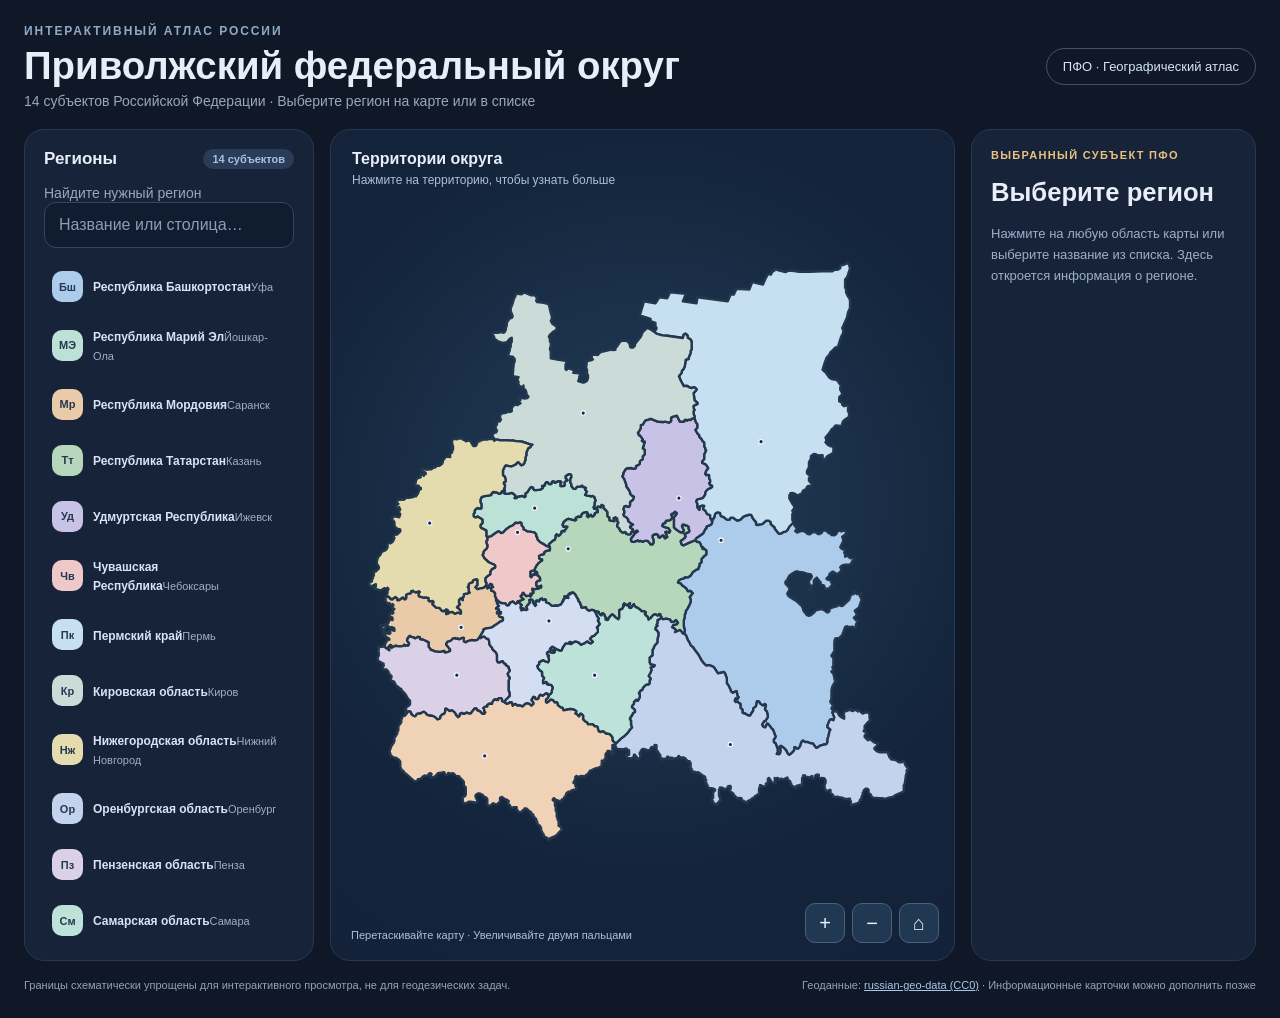
==== index.html @ 8a88481d "Build responsive interactive Volga district map and region detail UI" ====
<!doctype html>
<html lang="ru"><head><meta charset="utf-8"><meta name="viewport" content="width=device-width, initial-scale=1, viewport-fit=cover"><meta name="theme-color" content="#101c30"><meta name="description" content="Интерактивная карта Приволжского федерального округа. 14 регионов России."><title>Приволжский федеральный округ — интерактивная карта</title><style>
:root{font-family:Inter,-apple-system,BlinkMacSystemFont,"Segoe UI",Arial,sans-serif;color:#e8eef8;background:#101828;font-synthesis:none}*{box-sizing:border-box}body{margin:0;min-height:100vh}button,input{font:inherit}button{cursor:pointer}button:focus-visible,input:focus-visible,.region:focus-visible{outline:3px solid #fcbf69;outline-offset:3px}button{touch-action:manipulation}main{max-width:1680px;margin:auto;padding:24px}.top{display:flex;align-items:center;justify-content:space-between;gap:16px;margin-bottom:20px}.eyebrow{color:#8faac5;text-transform:uppercase;font-size:12px;letter-spacing:.16em;font-weight:800}.title{font-size:clamp(25px,3vw,39px);line-height:1.12;margin:6px 0}.sub{color:#97a7bc;font-size:14px}.seal{border:1px solid #40536e;border-radius:100px;padding:10px 16px;font-size:13px;color:#d4e3f7;white-space:nowrap}.layout{display:grid;grid-template-columns:290px minmax(0,1fr) 285px;gap:16px;align-items:stretch}.panel{background:#172338;border:1px solid #273952;border-radius:20px;overflow:hidden;min-width:0}.left,.right{padding:19px}.sectionhead{font-weight:800;font-size:17px;display:flex;justify-content:space-between;align-items:center;margin:0 0 15px}.count{color:#a8c1e0;background:#2a3d58;border-radius:40px;padding:4px 9px;font-size:11px}#search{width:100%;background:#101d31;border:1px solid #334661;border-radius:12px;color:#f8fbff;padding:13px 14px;outline:none}#search::placeholder{color:#8b9db4}.list{display:flex;flex-direction:column;gap:5px;max-height:680px;overflow:auto;margin-top:13px;padding-right:3px}.item{width:100%;text-align:left;display:flex;align-items:center;gap:10px;background:transparent;border:1px solid transparent;border-radius:12px;color:#d8e4f5;padding:9px 7px}.item:hover{background:#243650}.item.active{background:#304965;border-color:#7089a8;color:white}.dot{height:31px;width:31px;display:grid;place-items:center;flex:none;border-radius:10px;background:var(--c);color:#263750;font-size:11px;font-weight:900}.item-name{font-size:12px;font-weight:700;line-height:1.32}.item-city{font-size:11px;color:#9cb0ca;margin-top:3px}.map-wrap{position:relative;background:radial-gradient(circle at 50% 45%,#243e5a 0,#13243b 66%,#142239 100%);min-height:680px;overflow:hidden}.map-top{position:absolute;z-index:2;top:20px;left:21px;right:20px;pointer-events:none}.map-top strong{display:block;font-size:16px}.map-top span{display:block;font-size:12px;color:#abc0d8;margin-top:5px}.map-stage{position:absolute;inset:62px 8px 48px;overflow:hidden;touch-action:none;cursor:grab}.map-stage.dragging{cursor:grabbing}#map{width:100%;height:100%;display:block;overflow:visible}#geo{transition:transform .1s linear}.region{stroke:#23374e;stroke-width:2.4;vector-effect:non-scaling-stroke;stroke-linejoin:round;cursor:pointer;transition:fill .12s,stroke .12s}.region:hover{fill:#f6c16c!important;stroke:#fff;stroke-width:3.4}.region.selected{fill:#f4b95b!important;stroke:white;stroke-width:4}.city-mark{pointer-events:none;fill:#17283f;stroke:#ecf3ff;stroke-width:1.8}.city-label{pointer-events:none;fill:#17283f;font-size:9px;font-weight:850;paint-order:stroke;stroke:#edf4fa;stroke-width:2.6px;stroke-linejoin:round}.controls{position:absolute;right:15px;bottom:17px;display:flex;gap:7px;z-index:3}.ctrl{color:#e6f2ff;border:1px solid #4b607a;background:#213852;border-radius:10px;height:40px;min-width:40px;font-size:20px}.ctrl:hover{background:#325477}.map-foot{position:absolute;left:20px;bottom:19px;color:#abc1d8;font-size:11px;pointer-events:none}.hint{color:#9bb0cb;font-size:13px;line-height:1.6}.detail-kicker{color:#e9c180;letter-spacing:.12em;text-transform:uppercase;font-size:11px;font-weight:800;margin-bottom:16px}.region-head{font-size:clamp(21px,2vw,26px);line-height:1.23;font-weight:850;margin:0 0 16px}.divider{height:1px;background:#31415a;margin:20px 0}.detail-key{font-size:11px;letter-spacing:.06em;text-transform:uppercase;color:#93a7bf}.detail-val{font-size:17px;margin-top:7px;font-weight:750}.detail-empty{background:#23344c;border:1px dashed #4a5f7c;border-radius:14px;padding:16px;font-size:13px;line-height:1.65;color:#b9cbdf}.primary{width:100%;padding:12px;border:0;border-radius:11px;background:#f4bd6a;color:#1c2c41;font-weight:800;margin-top:15px}.primary:hover{background:#ffd49a}.secondary{width:100%;padding:12px;border:1px solid #4b617d;background:#233851;color:#e3eef9;border-radius:11px;font-weight:700;margin-top:9px}.footer{display:flex;justify-content:space-between;gap:15px;color:#8ea3bb;font-size:11px;margin-top:16px;line-height:1.5}.footer a{color:#a6c6ea}#noscript{padding:24px}.legend{display:flex;align-items:center;gap:7px;margin-top:15px;color:#a2b5cb;font-size:11px}.legend span{width:12px;height:12px;background:#f4bd6a;border-radius:3px}.mobile-selected{display:none}#status{font-size:11px;color:#b1cae1;margin-top:8px;min-height:16px}@media(max-width:1120px){.layout{grid-template-columns:230px minmax(0,1fr)}.right{grid-column:1 / -1}.right-content{display:grid;grid-template-columns:1fr 1fr;gap:16px}.map-wrap{min-height:650px}}@media(max-width:720px){main{padding:14px}.top{margin:6px 0 17px;align-items:start}.seal{display:none}.layout{display:flex;flex-direction:column;gap:12px}.map-wrap{order:0;height:clamp(440px,73svh,720px);min-height:0}.right{order:1}.left{order:2}.right-content{display:block}.map-stage{inset:58px 3px 55px}.map-foot{font-size:10px;left:14px;max-width:55%}.map-top{left:16px;top:16px}.left,.right{padding:15px}.list{max-height:none;display:grid;grid-template-columns:1fr 1fr;gap:5px}.item{padding:8px 5px}.item-name{font-size:11px}.dot{width:28px;height:28px}.footer{flex-direction:column}.mobile-selected{display:inline-block}.top .sub{line-height:1.5}.city-label{font-size:10px}}@media(prefers-reduced-motion:reduce){*{scroll-behavior:auto!important;transition:none!important}}
</style></head><body><main><header class="top"><div><div class="eyebrow">Интерактивный атлас России</div><h1 class="title">Приволжский федеральный округ</h1><div class="sub">14 субъектов Российской Федерации · Выберите регион на карте или в списке</div></div><div class="seal">ПФО · Географический атлас</div></header><div class="layout">
<aside class="panel left" aria-label="Список регионов"><div class="sectionhead">Регионы <span class="count">14 субъектов</span></div><label for="search" class="sub">Найдите нужный регион</label><input id="search" type="search" placeholder="Название или столица…" autocomplete="off"><div class="list" id="region-list"></div></aside>
<section class="panel map-wrap" aria-label="Карта ПФО"><div class="map-top"><strong>Территории округа</strong><span>Нажмите на территорию, чтобы узнать больше</span></div><div class="map-stage" id="stage"><svg id="map" viewBox="0 0 850 895" role="img" aria-label="Интерактивная карта субъектов ПФО"><g id="geo"></g></svg></div><div class="controls"><button id="zoom-in" class="ctrl" aria-label="Увеличить карту" title="Увеличить">+</button><button id="zoom-out" class="ctrl" aria-label="Уменьшить карту" title="Уменьшить">−</button><button id="reset" class="ctrl" aria-label="Сбросить масштаб" title="Сбросить">⌂</button></div><div class="map-foot">Перетаскивайте карту · Увеличивайте двумя пальцами</div></section>
<aside class="panel right" aria-live="polite"><div class="detail-kicker">Выбранный субъект ПФО</div><div id="detail"><h2 class="region-head">Выберите регион</h2><p class="hint">Нажмите на любую область карты или выберите название из списка. Здесь откроется информация о регионе.</p></div></aside>
</div><footer class="footer"><span>Границы схематически упрощены для интерактивного просмотра, не для геодезических задач.</span><span>Геоданные: <a href="https://github.com/antibioticbook/russian-geo-data" target="_blank" rel="noopener">russian-geo-data (CC0)</a> · Информационные карточки можно дополнить позже</span></footer></main><noscript id="noscript">Для работы интерактивной карты включите JavaScript.</noscript><script src="./map-data.js"></script><script src="./regions.js"></script><script>
(()=>{'use strict';const regions=window.PFO_REGIONS||[],map=window.PFO_MAP;const $=id=>document.getElementById(id);const geo=$('geo'),stage=$('stage'),list=$('region-list'),search=$('search');const byId=new Map(regions.map(r=>[r.id,r]));let active=null,zoom=1,tx=0,ty=0;const clamp=(n,a,b)=>Math.min(b,Math.max(a,n));
function updateTransform(){zoom=clamp(zoom,1,4.5);const xMax=(zoom-1)*430,yMax=(zoom-1)*450;tx=clamp(tx,-xMax,xMax);ty=clamp(ty,-yMax,yMax);geo.setAttribute('transform', 'translate('+(425+tx)+' '+(447+ty)+') scale('+zoom+') translate(-425 -447)');}
const shapes=document.createElementNS('http://www.w3.org/2000/svg','g');geo.appendChild(shapes);const cityLayer=document.createElementNS('http://www.w3.org/2000/svg','g');geo.appendChild(cityLayer);
map.shapes.forEach(s=>{const r=byId.get(s.id);if(!r)return;const p=document.createElementNS('http://www.w3.org/2000/svg','path');p.setAttribute('d',s.d);p.setAttribute('fill',r.color);p.setAttribute('class','region');p.setAttribute('tabindex','0');p.setAttribute('role','button');p.setAttribute('aria-label',r.name+', столица '+r.capital);p.dataset.id=r.id;p.addEventListener('click',()=>select(r.id));p.addEventListener('keydown',e=>{if(e.key==='Enter'||e.key===' '){e.preventDefault();select(r.id)}});shapes.appendChild(p);const mark=document.createElementNS('http://www.w3.org/2000/svg','circle');mark.setAttribute('cx',s.labelX);mark.setAttribute('cy',s.labelY);mark.setAttribute('r',3.1);mark.setAttribute('class','city-mark');cityLayer.appendChild(mark)});
function renderList(){const q=search.value.trim().toLocaleLowerCase('ru');list.replaceChildren();let count=0;regions.forEach(r=>{if(q&&!([r.name,r.short,r.capital].join(' ').toLocaleLowerCase('ru').includes(q)))return;count++;const b=document.createElement('button');b.className='item'+(active===r.id?' active':'');b.style.setProperty('--c',r.color);b.innerHTML='<span class="dot"></span><span><span class="item-name"></span><span class="item-city"></span></span>';b.querySelector('.dot').textContent=r.abbr;b.querySelector('.item-name').textContent=r.name;b.querySelector('.item-city').textContent=r.capital;b.addEventListener('click',()=>select(r.id));list.appendChild(b)});if(!count){const p=document.createElement('p');p.className='hint';p.textContent='По запросу ничего не найдено.';list.appendChild(p)}}
function select(id,scroll=true){const r=byId.get(id);if(!r)return;active=id;document.querySelectorAll('.region').forEach(p=>p.classList.toggle('selected',p.dataset.id===id));renderList();$('detail').replaceChildren();const h=document.createElement('h2');h.className='region-head';h.textContent=r.name;const kind=document.createElement('div');kind.className='detail-key';kind.textContent='Административный центр';const capital=document.createElement('div');capital.className='detail-val';capital.textContent=r.capital;const divider=document.createElement('div');divider.className='divider';const heading=document.createElement('div');heading.className='detail-key';heading.textContent='Информация о регионе';const desc=document.createElement('p');desc.className='detail-empty';desc.textContent=r.description||'Здесь скоро появится информация о регионе.';const copy=document.createElement('button');copy.className='primary';copy.textContent='Скопировать ссылку на регион';copy.addEventListener('click',async()=>{const url=location.href.split('#')[0]+'#'+id;try{await navigator.clipboard.writeText(url);copy.textContent='Ссылка скопирована ✓'}catch{const t=document.createElement('textarea');t.value=url;document.body.appendChild(t);t.select();document.execCommand('copy');t.remove();copy.textContent='Ссылка скопирована ✓'}setTimeout(()=>copy.textContent='Скопировать ссылку на регион',2100)});
$('detail').append(h,kind,capital,divider,heading,desc,copy);if(r.url){const b=document.createElement('a');b.className='secondary';b.style.display='block';b.style.textAlign='center';b.style.textDecoration='none';b.href=r.url;b.textContent='Подробнее о регионе ↗';$('detail').appendChild(b)}if(history.replaceState)history.replaceState(null,'','#'+id);if(scroll&&window.innerWidth<=720)$('detail').scrollIntoView({behavior:'smooth',block:'nearest'})}
search.addEventListener('input',renderList);$('zoom-in').onclick=()=>{zoom*=1.3;updateTransform()};$('zoom-out').onclick=()=>{zoom/=1.3;updateTransform()};$('reset').onclick=()=>{zoom=1;tx=ty=0;updateTransform()};
let pts=new Map(),start=null,pinch=null;function metric(){const a=[...pts.values()];return Math.hypot(a[0].x-a[1].x,a[0].y-a[1].y)}stage.addEventListener('pointerdown',e=>{stage.setPointerCapture(e.pointerId);pts.set(e.pointerId,{x:e.clientX,y:e.clientY});if(pts.size===1)start={x:e.clientX,y:e.clientY,tx,ty};if(pts.size===2){pinch={d:metric(),zoom};start=null}stage.classList.add('dragging')});stage.addEventListener('pointermove',e=>{if(!pts.has(e.pointerId))return;pts.set(e.pointerId,{x:e.clientX,y:e.clientY});if(pts.size===2&&pinch){zoom=pinch.zoom*metric()/Math.max(pinch.d,1);updateTransform()}else if(pts.size===1&&start){const scale=850/stage.getBoundingClientRect().width;tx=start.tx+(e.clientX-start.x)*scale;ty=start.ty+(e.clientY-start.y)*scale;updateTransform()}});function finish(e){pts.delete(e.pointerId);if(!pts.size){start=pinch=null;stage.classList.remove('dragging')}else if(pts.size===1){let p=[...pts.values()][0];start={x:p.x,y:p.y,tx,ty};pinch=null}}stage.addEventListener('pointerup',finish);stage.addEventListener('pointercancel',finish);stage.addEventListener('wheel',e=>{e.preventDefault();zoom*=e.deltaY<0?1.12:1/1.12;updateTransform()},{passive:false});window.addEventListener('hashchange',()=>{let id=decodeURIComponent(location.hash.slice(1));if(byId.has(id)&&id!==active)select(id,false)});renderList();updateTransform();let id=decodeURIComponent(location.hash.slice(1));if(byId.has(id))select(id,false);
})();
</script></body></html>
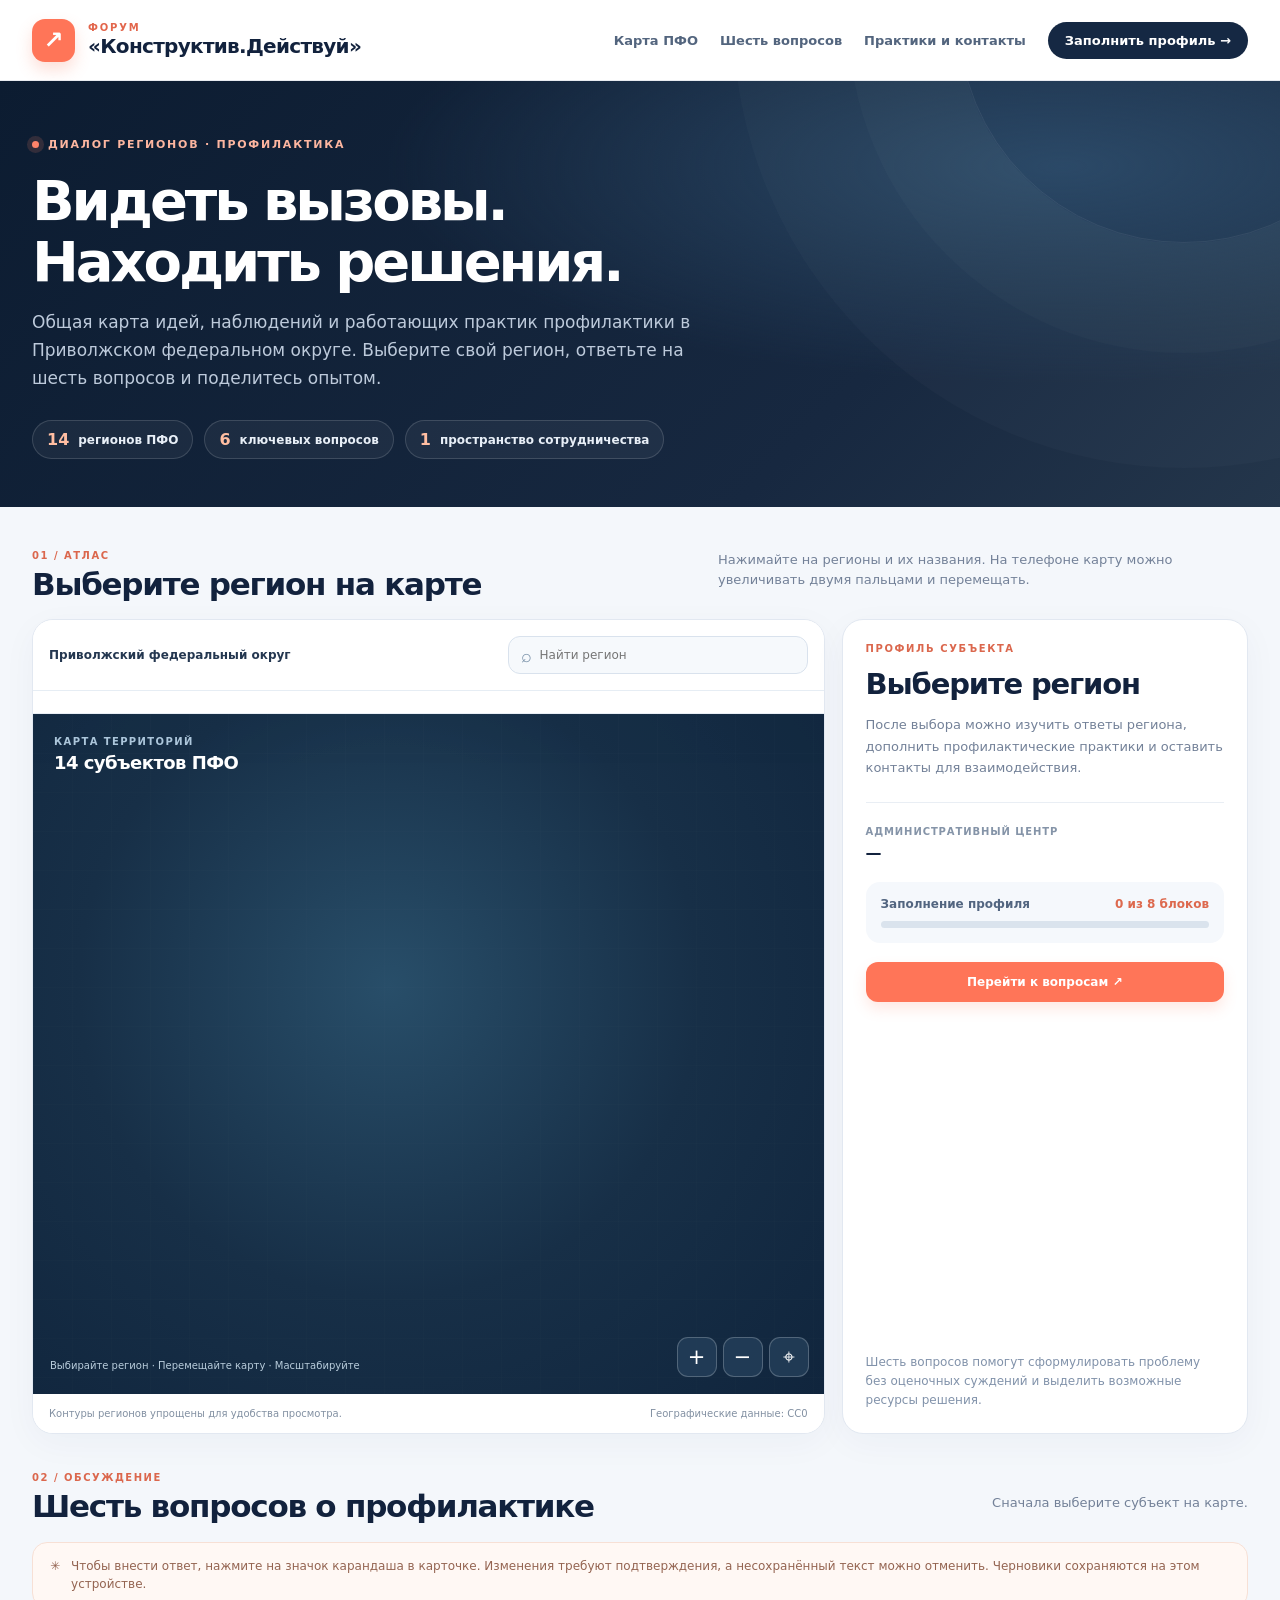
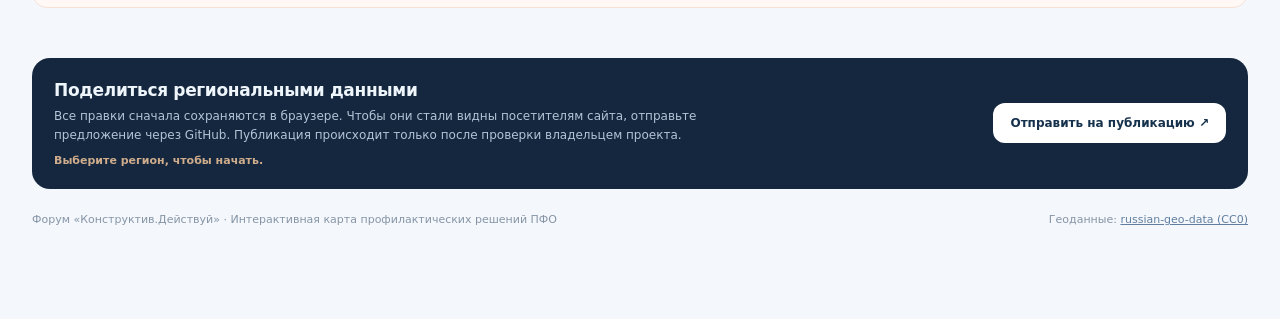
==== commit f0671794: "Redesign landing page as Конструктив.Действуй forum and six-question regional profile" ====
--- a/index.html
+++ b/index.html
@@ -1,19 +1,75 @@
 <!doctype html>
-<html lang="ru"><head><meta charset="utf-8"><meta name="viewport" content="width=device-width, initial-scale=1, viewport-fit=cover"><meta name="theme-color" content="#101c30"><meta name="description" content="Интерактивная карта Приволжского федерального округа. 14 регионов России."><title>Приволжский федеральный округ — интерактивная карта</title><style>
-:root{font-family:Inter,-apple-system,BlinkMacSystemFont,"Segoe UI",Arial,sans-serif;color:#e8eef8;background:#101828;font-synthesis:none}*{box-sizing:border-box}body{margin:0;min-height:100vh}button,input{font:inherit}button{cursor:pointer}button:focus-visible,input:focus-visible,.region:focus-visible{outline:3px solid #fcbf69;outline-offset:3px}button{touch-action:manipulation}main{max-width:1680px;margin:auto;padding:24px}.top{display:flex;align-items:center;justify-content:space-between;gap:16px;margin-bottom:20px}.eyebrow{color:#8faac5;text-transform:uppercase;font-size:12px;letter-spacing:.16em;font-weight:800}.title{font-size:clamp(25px,3vw,39px);line-height:1.12;margin:6px 0}.sub{color:#97a7bc;font-size:14px}.seal{border:1px solid #40536e;border-radius:100px;padding:10px 16px;font-size:13px;color:#d4e3f7;white-space:nowrap}.layout{display:grid;grid-template-columns:290px minmax(0,1fr) 285px;gap:16px;align-items:stretch}.panel{background:#172338;border:1px solid #273952;border-radius:20px;overflow:hidden;min-width:0}.left,.right{padding:19px}.sectionhead{font-weight:800;font-size:17px;display:flex;justify-content:space-between;align-items:center;margin:0 0 15px}.count{color:#a8c1e0;background:#2a3d58;border-radius:40px;padding:4px 9px;font-size:11px}#search{width:100%;background:#101d31;border:1px solid #334661;border-radius:12px;color:#f8fbff;padding:13px 14px;outline:none}#search::placeholder{color:#8b9db4}.list{display:flex;flex-direction:column;gap:5px;max-height:680px;overflow:auto;margin-top:13px;padding-right:3px}.item{width:100%;text-align:left;display:flex;align-items:center;gap:10px;background:transparent;border:1px solid transparent;border-radius:12px;color:#d8e4f5;padding:9px 7px}.item:hover{background:#243650}.item.active{background:#304965;border-color:#7089a8;color:white}.dot{height:31px;width:31px;display:grid;place-items:center;flex:none;border-radius:10px;background:var(--c);color:#263750;font-size:11px;font-weight:900}.item-name{font-size:12px;font-weight:700;line-height:1.32}.item-city{font-size:11px;color:#9cb0ca;margin-top:3px}.map-wrap{position:relative;background:radial-gradient(circle at 50% 45%,#243e5a 0,#13243b 66%,#142239 100%);min-height:680px;overflow:hidden}.map-top{position:absolute;z-index:2;top:20px;left:21px;right:20px;pointer-events:none}.map-top strong{display:block;font-size:16px}.map-top span{display:block;font-size:12px;color:#abc0d8;margin-top:5px}.map-stage{position:absolute;inset:62px 8px 48px;overflow:hidden;touch-action:none;cursor:grab}.map-stage.dragging{cursor:grabbing}#map{width:100%;height:100%;display:block;overflow:visible}#geo{transition:transform .1s linear}.region{stroke:#23374e;stroke-width:2.4;vector-effect:non-scaling-stroke;stroke-linejoin:round;cursor:pointer;transition:fill .12s,stroke .12s}.region:hover{fill:#f6c16c!important;stroke:#fff;stroke-width:3.4}.region.selected{fill:#f4b95b!important;stroke:white;stroke-width:4}.city-mark{pointer-events:none;fill:#17283f;stroke:#ecf3ff;stroke-width:1.8}.city-label{pointer-events:none;fill:#17283f;font-size:9px;font-weight:850;paint-order:stroke;stroke:#edf4fa;stroke-width:2.6px;stroke-linejoin:round}.controls{position:absolute;right:15px;bottom:17px;display:flex;gap:7px;z-index:3}.ctrl{color:#e6f2ff;border:1px solid #4b607a;background:#213852;border-radius:10px;height:40px;min-width:40px;font-size:20px}.ctrl:hover{background:#325477}.map-foot{position:absolute;left:20px;bottom:19px;color:#abc1d8;font-size:11px;pointer-events:none}.hint{color:#9bb0cb;font-size:13px;line-height:1.6}.detail-kicker{color:#e9c180;letter-spacing:.12em;text-transform:uppercase;font-size:11px;font-weight:800;margin-bottom:16px}.region-head{font-size:clamp(21px,2vw,26px);line-height:1.23;font-weight:850;margin:0 0 16px}.divider{height:1px;background:#31415a;margin:20px 0}.detail-key{font-size:11px;letter-spacing:.06em;text-transform:uppercase;color:#93a7bf}.detail-val{font-size:17px;margin-top:7px;font-weight:750}.detail-empty{background:#23344c;border:1px dashed #4a5f7c;border-radius:14px;padding:16px;font-size:13px;line-height:1.65;color:#b9cbdf}.primary{width:100%;padding:12px;border:0;border-radius:11px;background:#f4bd6a;color:#1c2c41;font-weight:800;margin-top:15px}.primary:hover{background:#ffd49a}.secondary{width:100%;padding:12px;border:1px solid #4b617d;background:#233851;color:#e3eef9;border-radius:11px;font-weight:700;margin-top:9px}.footer{display:flex;justify-content:space-between;gap:15px;color:#8ea3bb;font-size:11px;margin-top:16px;line-height:1.5}.footer a{color:#a6c6ea}#noscript{padding:24px}.legend{display:flex;align-items:center;gap:7px;margin-top:15px;color:#a2b5cb;font-size:11px}.legend span{width:12px;height:12px;background:#f4bd6a;border-radius:3px}.mobile-selected{display:none}#status{font-size:11px;color:#b1cae1;margin-top:8px;min-height:16px}@media(max-width:1120px){.layout{grid-template-columns:230px minmax(0,1fr)}.right{grid-column:1 / -1}.right-content{display:grid;grid-template-columns:1fr 1fr;gap:16px}.map-wrap{min-height:650px}}@media(max-width:720px){main{padding:14px}.top{margin:6px 0 17px;align-items:start}.seal{display:none}.layout{display:flex;flex-direction:column;gap:12px}.map-wrap{order:0;height:clamp(440px,73svh,720px);min-height:0}.right{order:1}.left{order:2}.right-content{display:block}.map-stage{inset:58px 3px 55px}.map-foot{font-size:10px;left:14px;max-width:55%}.map-top{left:16px;top:16px}.left,.right{padding:15px}.list{max-height:none;display:grid;grid-template-columns:1fr 1fr;gap:5px}.item{padding:8px 5px}.item-name{font-size:11px}.dot{width:28px;height:28px}.footer{flex-direction:column}.mobile-selected{display:inline-block}.top .sub{line-height:1.5}.city-label{font-size:10px}}@media(prefers-reduced-motion:reduce){*{scroll-behavior:auto!important;transition:none!important}}
-</style></head><body><main><header class="top"><div><div class="eyebrow">Интерактивный атлас России</div><h1 class="title">Приволжский федеральный округ</h1><div class="sub">14 субъектов Российской Федерации · Выберите регион на карте или в списке</div></div><div class="seal">ПФО · Географический атлас</div></header><div class="layout">
-<aside class="panel left" aria-label="Список регионов"><div class="sectionhead">Регионы <span class="count">14 субъектов</span></div><label for="search" class="sub">Найдите нужный регион</label><input id="search" type="search" placeholder="Название или столица…" autocomplete="off"><div class="list" id="region-list"></div></aside>
-<section class="panel map-wrap" aria-label="Карта ПФО"><div class="map-top"><strong>Территории округа</strong><span>Нажмите на территорию, чтобы узнать больше</span></div><div class="map-stage" id="stage"><svg id="map" viewBox="0 0 850 895" role="img" aria-label="Интерактивная карта субъектов ПФО"><g id="geo"></g></svg></div><div class="controls"><button id="zoom-in" class="ctrl" aria-label="Увеличить карту" title="Увеличить">+</button><button id="zoom-out" class="ctrl" aria-label="Уменьшить карту" title="Уменьшить">−</button><button id="reset" class="ctrl" aria-label="Сбросить масштаб" title="Сбросить">⌂</button></div><div class="map-foot">Перетаскивайте карту · Увеличивайте двумя пальцами</div></section>
-<aside class="panel right" aria-live="polite"><div class="detail-kicker">Выбранный субъект ПФО</div><div id="detail"><h2 class="region-head">Выберите регион</h2><p class="hint">Нажмите на любую область карты или выберите название из списка. Здесь откроется информация о регионе.</p></div></aside>
-</div><footer class="footer"><span>Границы схематически упрощены для интерактивного просмотра, не для геодезических задач.</span><span>Геоданные: <a href="https://github.com/antibioticbook/russian-geo-data" target="_blank" rel="noopener">russian-geo-data (CC0)</a> · Информационные карточки можно дополнить позже</span></footer></main><noscript id="noscript">Для работы интерактивной карты включите JavaScript.</noscript><script src="./map-data.js"></script><script src="./regions.js"></script><script>
-(()=>{'use strict';const regions=window.PFO_REGIONS||[],map=window.PFO_MAP;const $=id=>document.getElementById(id);const geo=$('geo'),stage=$('stage'),list=$('region-list'),search=$('search');const byId=new Map(regions.map(r=>[r.id,r]));let active=null,zoom=1,tx=0,ty=0;const clamp=(n,a,b)=>Math.min(b,Math.max(a,n));
-function updateTransform(){zoom=clamp(zoom,1,4.5);const xMax=(zoom-1)*430,yMax=(zoom-1)*450;tx=clamp(tx,-xMax,xMax);ty=clamp(ty,-yMax,yMax);geo.setAttribute('transform', 'translate('+(425+tx)+' '+(447+ty)+') scale('+zoom+') translate(-425 -447)');}
-const shapes=document.createElementNS('http://www.w3.org/2000/svg','g');geo.appendChild(shapes);const cityLayer=document.createElementNS('http://www.w3.org/2000/svg','g');geo.appendChild(cityLayer);
-map.shapes.forEach(s=>{const r=byId.get(s.id);if(!r)return;const p=document.createElementNS('http://www.w3.org/2000/svg','path');p.setAttribute('d',s.d);p.setAttribute('fill',r.color);p.setAttribute('class','region');p.setAttribute('tabindex','0');p.setAttribute('role','button');p.setAttribute('aria-label',r.name+', столица '+r.capital);p.dataset.id=r.id;p.addEventListener('click',()=>select(r.id));p.addEventListener('keydown',e=>{if(e.key==='Enter'||e.key===' '){e.preventDefault();select(r.id)}});shapes.appendChild(p);const mark=document.createElementNS('http://www.w3.org/2000/svg','circle');mark.setAttribute('cx',s.labelX);mark.setAttribute('cy',s.labelY);mark.setAttribute('r',3.1);mark.setAttribute('class','city-mark');cityLayer.appendChild(mark)});
-function renderList(){const q=search.value.trim().toLocaleLowerCase('ru');list.replaceChildren();let count=0;regions.forEach(r=>{if(q&&!([r.name,r.short,r.capital].join(' ').toLocaleLowerCase('ru').includes(q)))return;count++;const b=document.createElement('button');b.className='item'+(active===r.id?' active':'');b.style.setProperty('--c',r.color);b.innerHTML='<span class="dot"></span><span><span class="item-name"></span><span class="item-city"></span></span>';b.querySelector('.dot').textContent=r.abbr;b.querySelector('.item-name').textContent=r.name;b.querySelector('.item-city').textContent=r.capital;b.addEventListener('click',()=>select(r.id));list.appendChild(b)});if(!count){const p=document.createElement('p');p.className='hint';p.textContent='По запросу ничего не найдено.';list.appendChild(p)}}
-function select(id,scroll=true){const r=byId.get(id);if(!r)return;active=id;document.querySelectorAll('.region').forEach(p=>p.classList.toggle('selected',p.dataset.id===id));renderList();$('detail').replaceChildren();const h=document.createElement('h2');h.className='region-head';h.textContent=r.name;const kind=document.createElement('div');kind.className='detail-key';kind.textContent='Административный центр';const capital=document.createElement('div');capital.className='detail-val';capital.textContent=r.capital;const divider=document.createElement('div');divider.className='divider';const heading=document.createElement('div');heading.className='detail-key';heading.textContent='Информация о регионе';const desc=document.createElement('p');desc.className='detail-empty';desc.textContent=r.description||'Здесь скоро появится информация о регионе.';const copy=document.createElement('button');copy.className='primary';copy.textContent='Скопировать ссылку на регион';copy.addEventListener('click',async()=>{const url=location.href.split('#')[0]+'#'+id;try{await navigator.clipboard.writeText(url);copy.textContent='Ссылка скопирована ✓'}catch{const t=document.createElement('textarea');t.value=url;document.body.appendChild(t);t.select();document.execCommand('copy');t.remove();copy.textContent='Ссылка скопирована ✓'}setTimeout(()=>copy.textContent='Скопировать ссылку на регион',2100)});
-$('detail').append(h,kind,capital,divider,heading,desc,copy);if(r.url){const b=document.createElement('a');b.className='secondary';b.style.display='block';b.style.textAlign='center';b.style.textDecoration='none';b.href=r.url;b.textContent='Подробнее о регионе ↗';$('detail').appendChild(b)}if(history.replaceState)history.replaceState(null,'','#'+id);if(scroll&&window.innerWidth<=720)$('detail').scrollIntoView({behavior:'smooth',block:'nearest'})}
-search.addEventListener('input',renderList);$('zoom-in').onclick=()=>{zoom*=1.3;updateTransform()};$('zoom-out').onclick=()=>{zoom/=1.3;updateTransform()};$('reset').onclick=()=>{zoom=1;tx=ty=0;updateTransform()};
-let pts=new Map(),start=null,pinch=null;function metric(){const a=[...pts.values()];return Math.hypot(a[0].x-a[1].x,a[0].y-a[1].y)}stage.addEventListener('pointerdown',e=>{stage.setPointerCapture(e.pointerId);pts.set(e.pointerId,{x:e.clientX,y:e.clientY});if(pts.size===1)start={x:e.clientX,y:e.clientY,tx,ty};if(pts.size===2){pinch={d:metric(),zoom};start=null}stage.classList.add('dragging')});stage.addEventListener('pointermove',e=>{if(!pts.has(e.pointerId))return;pts.set(e.pointerId,{x:e.clientX,y:e.clientY});if(pts.size===2&&pinch){zoom=pinch.zoom*metric()/Math.max(pinch.d,1);updateTransform()}else if(pts.size===1&&start){const scale=850/stage.getBoundingClientRect().width;tx=start.tx+(e.clientX-start.x)*scale;ty=start.ty+(e.clientY-start.y)*scale;updateTransform()}});function finish(e){pts.delete(e.pointerId);if(!pts.size){start=pinch=null;stage.classList.remove('dragging')}else if(pts.size===1){let p=[...pts.values()][0];start={x:p.x,y:p.y,tx,ty};pinch=null}}stage.addEventListener('pointerup',finish);stage.addEventListener('pointercancel',finish);stage.addEventListener('wheel',e=>{e.preventDefault();zoom*=e.deltaY<0?1.12:1/1.12;updateTransform()},{passive:false});window.addEventListener('hashchange',()=>{let id=decodeURIComponent(location.hash.slice(1));if(byId.has(id)&&id!==active)select(id,false)});renderList();updateTransform();let id=decodeURIComponent(location.hash.slice(1));if(byId.has(id))select(id,false);
-})();
-</script></body></html>+<html lang="ru">
+<head>
+<meta charset="utf-8">
+<meta name="viewport" content="width=device-width,initial-scale=1,viewport-fit=cover">
+<meta name="theme-color" content="#101e33">
+<meta name="description" content="Форум «Конструктив.Действуй»: интерактивная карта профилактических решений для 14 регионов Приволжского федерального округа.">
+<title>Форум «Конструктив.Действуй» — карта региональных решений</title>
+<link rel="stylesheet" href="./styles.css">
+</head>
+<body>
+<header class="site-head">
+  <div class="wrap head-row">
+    <a class="brand" href="#top" aria-label="Форум Конструктив.Действуй — на главную">
+      <span class="brand-mark" aria-hidden="true">↗</span>
+      <span class="brand-text"><span class="brand-kicker">Форум</span><span class="brand-name">«Конструктив.Действуй»</span></span>
+    </a>
+    <nav class="head-nav" aria-label="Разделы сайта">
+      <a href="#atlas">Карта ПФО</a><a href="#questions">Шесть вопросов</a><a href="#practices">Практики и контакты</a><a href="#questions" class="nav-cta">Заполнить профиль →</a>
+    </nav>
+  </div>
+</header>
+<section class="hero" id="top">
+  <div class="wrap hero-inner">
+    <div class="hero-kicker"><span class="pulse" aria-hidden="true"></span> Диалог регионов · Профилактика</div>
+    <h1>Видеть вызовы.<br>Находить решения.</h1>
+    <p class="hero-description">Общая карта идей, наблюдений и работающих практик профилактики в Приволжском федеральном округе. Выберите свой регион, ответьте на шесть вопросов и поделитесь опытом.</p>
+    <div class="stats"><span class="stat"><b>14</b> регионов ПФО</span><span class="stat"><b>6</b> ключевых вопросов</span><span class="stat"><b>1</b> пространство сотрудничества</span></div>
+  </div>
+</section>
+<main class="wrap content">
+<section id="atlas" aria-labelledby="map-section-title">
+  <div class="section-top"><div><div class="section-kicker">01 / Атлас</div><h2 class="section-title" id="map-section-title">Выберите регион на карте</h2></div><p class="section-subtitle">Нажимайте на регионы и их названия. На телефоне карту можно увеличивать двумя пальцами и перемещать.</p></div>
+  <div class="atlas">
+    <div class="surface map-card">
+      <div class="toolbar"><span class="toolbar-label">Приволжский федеральный округ</span><label class="searchbox"><span class="search-icon" aria-hidden="true">⌕</span><input type="search" id="region-search" placeholder="Найти регион" autocomplete="off" aria-label="Найти регион"></label></div>
+      <div class="pill-list" id="region-chips" aria-label="Список регионов ПФО"></div>
+      <div class="map-frame" id="map-frame">
+        <div class="map-watermark">Карта территорий<strong>14 субъектов ПФО</strong></div>
+        <div class="map-stage" id="map-stage"><svg id="map" viewBox="0 0 850 895" role="group" aria-label="Интерактивная карта ПФО, выбор субъекта Российской Федерации"><g id="map-geo"></g></svg></div>
+        <div class="map-tooltip" id="map-tooltip" aria-hidden="true"></div>
+        <div class="map-ctrl"><button id="zoom-in" title="Приблизить" aria-label="Приблизить карту">+</button><button id="zoom-out" title="Отдалить" aria-label="Отдалить карту">−</button><button id="zoom-reset" title="Сбросить масштаб" aria-label="Сбросить масштаб">⌖</button></div>
+        <span class="map-help">Выбирайте регион · Перемещайте карту · Масштабируйте</span>
+      </div>
+      <div class="map-note"><span>Контуры регионов упрощены для удобства просмотра.</span><span>Географические данные: CC0</span></div>
+    </div>
+    <aside class="surface intro-card" aria-label="Выбранный регион">
+      <div class="card-kicker">Профиль субъекта</div>
+      <h3 id="chosen-name">Выберите регион</h3>
+      <p class="intro-paragraph" id="chosen-description">После выбора можно изучить ответы региона, дополнить профилактические практики и оставить контакты для взаимодействия.</p>
+      <div class="hairline"></div>
+      <div class="meta-label">Административный центр</div>
+      <p class="meta-value" id="chosen-capital">—</p>
+      <div class="completion"><div class="completion-head"><span>Заполнение профиля</span><b id="completion-text">0 из 8 блоков</b></div><div class="progress"><span id="completion-bar"></span></div></div>
+      <a class="action-strong" href="#questions" id="go-to-form">Перейти к вопросам ↗</a>
+      <div class="tip-card" id="intro-tip">Шесть вопросов помогут сформулировать проблему без оценочных суждений и выделить возможные ресурсы решения.</div>
+    </aside>
+  </div>
+</section>
+<section class="form-section" id="questions" aria-labelledby="questions-title">
+  <div class="section-top"><div><div class="section-kicker">02 / Обсуждение</div><h2 class="section-title" id="questions-title">Шесть вопросов о профилактике</h2></div><p class="section-subtitle" id="editing-region-label">Сначала выберите субъект на карте.</p></div>
+  <div class="section-notice"><span aria-hidden="true">✳</span><span>Чтобы внести ответ, нажмите на значок карандаша в карточке. Изменения требуют подтверждения, а несохранённый текст можно отменить. Черновики сохраняются на этом устройстве.</span></div>
+  <div id="answer-cards" class="answers-grid"></div>
+  <div class="extra-grid" id="practices"></div>
+  <div class="publish-box">
+    <div><h3>Поделиться региональными данными</h3><p>Все правки сначала сохраняются в браузере. Чтобы они стали видны посетителям сайта, отправьте предложение через GitHub. Публикация происходит только после проверки владельцем проекта.</p><div class="local-state" id="draft-status" role="status">Выберите регион, чтобы начать.</div></div>
+    <button class="action-strong" id="submit-proposal" type="button">Отправить на публикацию ↗</button>
+  </div>
+</section>
+<footer class="footer"><span>Форум «Конструктив.Действуй» · Интерактивная карта профилактических решений ПФО</span><span>Геоданные: <a href="https://github.com/antibioticbook/russian-geo-data" target="_blank" rel="noopener noreferrer">russian-geo-data (CC0)</a></span></footer>
+</main>
+<div class="toast" id="toast" role="status" aria-live="polite"></div>
+<noscript><p style="padding:30px">Для просмотра интерактивной карты включите JavaScript в браузере.</p></noscript>
+<script src="./map-data.js"></script><script src="./regions.js"></script><script src="./content-data.js"></script><script src="./site.js"></script>
+</body></html>
--- a/styles.css
+++ b/styles.css
@@ -0,0 +1,119 @@
+
+:root{color-scheme:light;--bg:#f4f7fb;--ink:#12223d;--muted:#6b7b93;--dark:#111e34;--dark2:#192a45;--line:#e2e8f1;--accent:#ff7558;--coral:#e85d43;--focus:#0f7d9b;--panel:#fff;font-family:Inter,system-ui,-apple-system,BlinkMacSystemFont,"Segoe UI",Arial,sans-serif}
+*{box-sizing:border-box}html{scroll-behavior:smooth}body{margin:0;background:var(--bg);color:var(--ink)}button,input,textarea,select{font:inherit}button{cursor:pointer}a{color:inherit}button:focus-visible,input:focus-visible,textarea:focus-visible,select:focus-visible,a:focus-visible{outline:3px solid var(--focus);outline-offset:3px}button:disabled{cursor:not-allowed;opacity:.55}
+.wrap{max-width:1440px;margin:0 auto;padding:0 32px}
+.site-head{background:#fff;border-bottom:1px solid #e8ebf0}
+.head-row{min-height:80px;display:flex;align-items:center;justify-content:space-between;gap:18px}
+.brand{display:flex;align-items:center;gap:13px;text-decoration:none;min-width:0}
+.brand-mark{background:var(--accent);color:#fff;width:43px;height:43px;border-radius:13px;display:grid;place-items:center;box-shadow:0 8px 16px #f56d4e38;flex:none;font-size:24px;font-weight:900}
+.brand-text{display:flex;flex-direction:column;gap:1px}
+.brand-kicker{font-size:10px;letter-spacing:.18em;font-weight:850;color:#e2664c;text-transform:uppercase}
+.brand-name{font-weight:850;letter-spacing:-.035em;font-size:20px;line-height:1.2}
+.head-nav{display:flex;gap:22px;align-items:center}
+.head-nav a{text-decoration:none;font-weight:700;color:#53657e;font-size:13px}
+.head-nav a:hover{color:var(--coral)}
+.head-nav .nav-cta{background:#152843;color:#fff;border-radius:999px;padding:11px 17px}
+.hero{background:radial-gradient(ellipse at 83% 20%,#2b4967 0,transparent 45%),linear-gradient(135deg,#0c1c31,#172840 68%,#24364b);color:white;padding:52px 0 48px;overflow:hidden;position:relative}
+.hero:after{content:"";position:absolute;width:450px;height:450px;border:1px solid #ffffff12;border-radius:50%;right:-130px;top:-290px;box-shadow:0 0 0 110px #ffffff05,0 0 0 225px #ffffff05;pointer-events:none}
+.hero-inner{position:relative;z-index:1}
+.hero-kicker{display:inline-flex;align-items:center;gap:9px;color:#fdb6a0;text-transform:uppercase;font-size:11px;font-weight:900;letter-spacing:.16em}
+.pulse{width:7px;height:7px;border-radius:50%;background:#ff846a;box-shadow:0 0 0 5px #ff846a27}
+.hero h1{font-size:clamp(32px,4.5vw,56px);max-width:850px;line-height:1.09;letter-spacing:-.055em;margin:18px 0 16px;font-weight:850}
+.hero-description{color:#bdcadb;font-size:clamp(14px,1.6vw,17px);line-height:1.65;max-width:710px;margin:0}
+.stats{display:flex;flex-wrap:wrap;gap:11px;margin-top:28px}
+.stat{display:flex;align-items:center;gap:9px;border:1px solid #ffffff25;background:#ffffff0c;border-radius:99px;padding:9px 14px;font-size:12px;font-weight:750;color:#e8eff7}
+.stat b{font-size:16px;color:#ffbea2}
+.content{padding-top:30px;padding-bottom:55px}
+.section-top{display:flex;align-items:flex-end;justify-content:space-between;gap:12px;margin:0 0 16px}
+.section-kicker{text-transform:uppercase;color:#db674d;font-weight:900;font-size:10px;letter-spacing:.15em;margin-bottom:5px}
+.section-title{font-size:clamp(23px,2.8vw,31px);font-weight:850;letter-spacing:-.04em;line-height:1.2;margin:0}
+.section-subtitle{font-size:13px;color:#738198;line-height:1.55;max-width:530px}
+.atlas{display:grid;grid-template-columns:minmax(0,1.95fr) minmax(275px,1fr);gap:17px}
+.surface{border:1px solid var(--line);background:white;border-radius:21px;box-shadow:0 9px 35px #243e5c0a}
+.map-card{overflow:hidden}
+.toolbar{display:flex;align-items:center;gap:11px;justify-content:space-between;padding:16px;background:#fff;border-bottom:1px solid #e6edf4}
+.toolbar-label{font-size:12px;font-weight:850;color:#243750;white-space:nowrap}
+.searchbox{display:flex;align-items:center;gap:8px;border:1px solid #d9e2ed;border-radius:12px;background:#f6f9fc;padding:0 12px;min-width:0;flex:1;max-width:300px}
+.search-icon{font-size:18px;color:#7890a8}.searchbox input{border:0;background:transparent;outline:0;width:100%;padding:11px 0;font-size:12px;color:#1f3650}
+.pill-list{display:flex;gap:7px;overflow:auto;padding:11px 15px;scrollbar-width:thin;background:#fff;border-bottom:1px solid #e9eef5}
+.region-chip{white-space:nowrap;flex:none;border:1px solid #dce5ef;background:#f7f9fc;color:#50657f;border-radius:99px;padding:8px 12px;font-size:11px;font-weight:750}
+.region-chip.active{background:#183751;color:#fff;border-color:#183751}.region-chip:hover:not(.active){border-color:#a9b9ca;background:#ecf3f9}
+.map-frame{position:relative;background-color:#132b42;background-image:radial-gradient(circle at 45% 40%,#284e69 0,#172f47 52%,#10253d 100%);height:680px;overflow:hidden}
+.map-frame:before{content:"";position:absolute;inset:0;pointer-events:none;opacity:.22;background-image:linear-gradient(#ffffff0b 1px,transparent 1px),linear-gradient(90deg,#ffffff0b 1px,transparent 1px);background-size:39px 39px}
+.map-watermark{position:absolute;left:21px;top:22px;z-index:1;pointer-events:none;color:#acc6db;font-size:10px;font-weight:850;letter-spacing:.14em;text-transform:uppercase}
+.map-watermark strong{display:block;color:#fff;font-size:18px;letter-spacing:-.03em;margin-top:5px;text-transform:none}
+.map-stage{position:absolute;inset:58px 8px 39px;overflow:hidden;touch-action:none;cursor:grab}
+.map-stage.dragging{cursor:grabbing}
+#map{display:block;width:100%;height:100%;overflow:visible}
+.region-path{stroke:#173147;stroke-width:2.5;vector-effect:non-scaling-stroke;stroke-linejoin:round;cursor:pointer;transition:fill .18s,stroke .18s}
+.region-path:hover,.region-path:focus{fill:#ffbc8a!important;stroke:#fff;stroke-width:3.5}
+.region-path.selected{fill:#ff986f!important;stroke:#fff;stroke-width:4}
+.map-name{cursor:pointer;outline:0}
+.map-label-box{fill:#12263cd9;stroke:#ffffff4f;stroke-width:1}
+.map-label-box.selected{fill:#fff;stroke:#fff}
+.map-label-text{font-size:12px;fill:#fff;font-weight:850;text-anchor:middle;paint-order:stroke;stroke:#11283f;stroke-width:2;stroke-linejoin:round;pointer-events:none}
+.map-label-text.selected{fill:#11283f;stroke:#fff;stroke-width:2}
+.map-ctrl{position:absolute;right:15px;bottom:17px;display:flex;gap:6px;z-index:2}
+.map-ctrl button{width:40px;height:40px;border:1px solid #ffffff38;background:#233d57e8;color:white;border-radius:11px;font-size:21px;display:grid;place-items:center}
+.map-ctrl button:hover{background:#47667f}
+.map-help{position:absolute;left:17px;bottom:23px;color:#b9cddc;font-size:10px;max-width:60%;z-index:1}
+.map-tooltip{position:absolute;z-index:10;background:#fff;color:#18314b;box-shadow:0 10px 30px #0006;border-radius:11px;padding:10px 13px;pointer-events:none;font-size:12px;display:none;max-width:210px}
+.map-tooltip strong{display:block;font-size:13px}.map-tooltip span{font-size:11px;color:#7b8998}
+.map-note{display:flex;justify-content:space-between;gap:8px;padding:12px 16px;color:#8290a2;background:#fff;font-size:10px;line-height:1.5}
+.intro-card{padding:23px;display:flex;flex-direction:column;min-height:100%}
+.card-kicker{font-size:10px;color:#db674d;font-weight:900;letter-spacing:.16em;text-transform:uppercase}
+.intro-card h3{font-size:29px;line-height:1.1;letter-spacing:-.04em;margin:15px 0 13px}
+.intro-paragraph{color:#738198;font-size:13px;line-height:1.65;margin:0}
+.hairline{height:1px;background:#e9eef4;margin:23px 0}
+.meta-label{font-size:10px;color:#8594a8;font-weight:750;text-transform:uppercase;letter-spacing:.09em}
+.meta-value{font-weight:800;font-size:16px;margin:6px 0 0}
+.completion{margin-top:20px;border-radius:14px;background:#f5f8fc;padding:15px}
+.completion-head{display:flex;justify-content:space-between;font-size:12px;color:#526580;font-weight:800}
+.completion-head b{color:#dd694e}
+.progress{height:7px;background:#dae3ed;border-radius:99px;overflow:hidden;margin-top:10px}
+.progress span{display:block;width:0;height:100%;border-radius:99px;background:linear-gradient(90deg,#fc7659,#fab074);transition:width .25s}
+.tip-card{margin-top:auto;padding:19px 0 0;color:#8192aa;line-height:1.6;font-size:12px}
+.action-strong{display:inline-flex;align-items:center;justify-content:center;gap:8px;border:0;border-radius:12px;background:var(--accent);color:white;text-decoration:none;font-weight:850;font-size:12px;padding:13px 17px;box-shadow:0 7px 14px #ff75582b}
+.action-strong:hover{background:#ed654a}
+.intro-card .action-strong{margin-top:19px;width:100%}
+.form-section{padding-top:38px;scroll-margin-top:20px}
+.section-notice{background:#fff8f4;border:1px solid #f7e0d5;border-radius:15px;padding:14px 17px;display:flex;gap:11px;color:#946451;font-size:12px;line-height:1.5;margin:16px 0}
+.answers-grid{display:grid;grid-template-columns:repeat(2,minmax(0,1fr));gap:15px}
+.answer-card{position:relative;background:#fff;border:1px solid #e0e8f1;border-radius:17px;padding:20px;display:flex;flex-direction:column;min-height:200px;transition:border-color .15s,box-shadow .15s}
+.answer-card.editing{border-color:#fb9e7f;box-shadow:0 0 0 3px #ffb99d28}
+.answer-top{display:flex;align-items:flex-start;gap:12px;justify-content:space-between}
+.answer-index{font-weight:950;font-size:11px;letter-spacing:.09em;color:#e06b52;margin-bottom:9px}
+.answer-question{font-size:15px;letter-spacing:-.012em;line-height:1.38;font-weight:820;margin:0;max-width:calc(100% - 33px)}
+.pencil{display:grid;place-items:center;border:1px solid #e1e9f1;background:#f6f9fc;color:#3f6586;border-radius:10px;min-width:36px;height:36px;flex:none;padding:0}
+.pencil:hover{background:#e6f0f8;border-color:#b9cddd}
+.pencil svg{width:17px;height:17px}
+.answer-value{margin:17px 0 5px;color:#334761;font-size:13px;line-height:1.65;white-space:pre-wrap;word-break:break-word}
+.answer-value.empty{color:#98a6b8;font-style:italic}
+.editor{margin-top:14px;display:none}
+.answer-card.editing .editor{display:block}
+.answer-card.editing .answer-value{display:none}
+.editor textarea,.editor input{display:block;width:100%;max-width:100%;min-width:0;outline:0;border:1px solid #b7c8d7;background:#f9fbfe;color:#223753;border-radius:10px;padding:11px;font-size:13px;line-height:1.5}
+.editor textarea{min-height:118px;resize:vertical}.editor textarea:focus,.editor input:focus{border-color:#e98367;box-shadow:0 0 0 3px #f7ab952a}
+.editor-actions{display:flex;gap:7px;margin-top:10px;flex-wrap:wrap}.small-save,.small-cancel{padding:10px 12px;border-radius:10px;font-size:12px;font-weight:850}
+.small-save{background:#142d46;color:white;border:1px solid #142d46}.small-cancel{background:#fff;color:#6c7e93;border:1px solid #d7e0ea}
+.extra-grid{display:grid;grid-template-columns:repeat(2,minmax(0,1fr));gap:15px;margin-top:15px}
+.extra-card{min-height:235px}.answer-info{font-size:11px;color:#95a1b2;margin:8px 0 0}
+.form-label{display:block;font-size:11px;font-weight:850;color:#526987;margin-bottom:6px;margin-top:11px}
+.links-row{display:flex;flex-direction:column;gap:7px;margin:11px 0}
+.safe-link{color:#217eab;display:inline-flex;gap:7px;align-items:center;word-break:break-all;font-weight:750;text-decoration:underline;text-underline-offset:3px}
+.data-line{line-height:1.65;font-size:13px;color:#39506a;margin:4px 0}
+.empty-data{font-size:13px;color:#99a6b4;font-style:italic;margin:20px 0 0}
+.publish-box{margin-top:19px;padding:22px;border-radius:18px;background:#15273e;color:#eef5fb;display:flex;gap:18px;align-items:center;justify-content:space-between}
+.publish-box h3{font-size:17px;letter-spacing:-.02em;margin:0 0 7px}.publish-box p{font-size:12px;line-height:1.65;color:#b4c4d7;margin:0;max-width:660px}.publish-box .action-strong{flex:none;background:#fff;color:#16314c;box-shadow:none}.publish-box .action-strong:hover{background:#ebf1f8}
+.local-state{font-size:11px;font-weight:700;color:#cfad8c;margin-top:8px}
+.consent{display:flex;gap:9px;align-items:flex-start;color:#b4c7d7;font-size:11px;line-height:1.5;margin-top:10px}
+.consent input{margin-top:2px;accent-color:#fc7659}
+.footer{display:flex;align-items:center;justify-content:space-between;gap:15px;font-size:11px;color:#8594a6;padding:24px 0 38px}
+.footer a{color:#607fa0}
+.sr-only{position:absolute;width:1px;height:1px;padding:0;margin:-1px;overflow:hidden;clip:rect(0,0,0,0);white-space:nowrap;border:0}
+.toast{position:fixed;z-index:100;bottom:22px;left:50%;transform:translate(-50%,120px);opacity:0;pointer-events:none;border-radius:13px;background:#183046;color:#fff;padding:13px 18px;font-size:13px;box-shadow:0 13px 35px #12294355;max-width:min(92vw,580px);line-height:1.5;transition:transform .25s,opacity .25s;text-align:center}
+.toast.visible{transform:translate(-50%,0);opacity:1}
+@media(max-width:1080px){.wrap{padding:0 20px}.atlas{grid-template-columns:minmax(0,1.4fr) minmax(255px,.85fr)}.map-frame{height:590px}.intro-card{padding:20px}.intro-card h3{font-size:25px}}
+@media(max-width:770px){.head-row{min-height:69px}.head-nav{display:none}.brand-name{font-size:18px}.brand-mark{width:39px;height:39px}.hero{padding:38px 0 37px}.hero h1{font-size:38px}.content{padding-top:23px}.atlas{grid-template-columns:1fr}.map-frame{height:600px}.intro-card{padding:20px;min-height:0}.intro-card h3{font-size:25px}.intro-card .action-strong{margin-top:13px}.tip-card{margin-top:8px;padding-top:8px}.answers-grid{grid-template-columns:1fr}.extra-grid{grid-template-columns:1fr}.answer-card{min-height:170px}.publish-box{flex-direction:column;align-items:stretch}.publish-box .action-strong{width:100%}.section-top{align-items:start;flex-direction:column}.section-subtitle{max-width:none}.footer{flex-direction:column;align-items:flex-start}}
+@media(max-width:440px){.wrap{padding:0 13px}.brand-name{font-size:17px}.hero h1{font-size:31px}.hero-description{font-size:14px}.stat{padding:8px 11px;font-size:10px}.stat b{font-size:13px}.toolbar{padding:12px;gap:7px}.toolbar-label{font-size:11px}.searchbox{max-width:64%}.pill-list{padding:10px 9px}.region-chip{font-size:10px;padding:8px 10px}.map-frame{height:min(74svh,650px);min-height:450px}.map-stage{inset:60px 0 40px}.map-help{font-size:9px}.map-watermark{left:13px;top:15px}.map-watermark strong{font-size:15px}.map-note{padding:10px 11px;display:block}.map-note span{display:block}.section-title{font-size:24px}.answer-card{padding:17px}.answer-question{font-size:14px}.publish-box{padding:17px}}
+@media(prefers-reduced-motion:reduce){html{scroll-behavior:auto}*,*:before,*:after{transition:none!important;animation:none!important}}
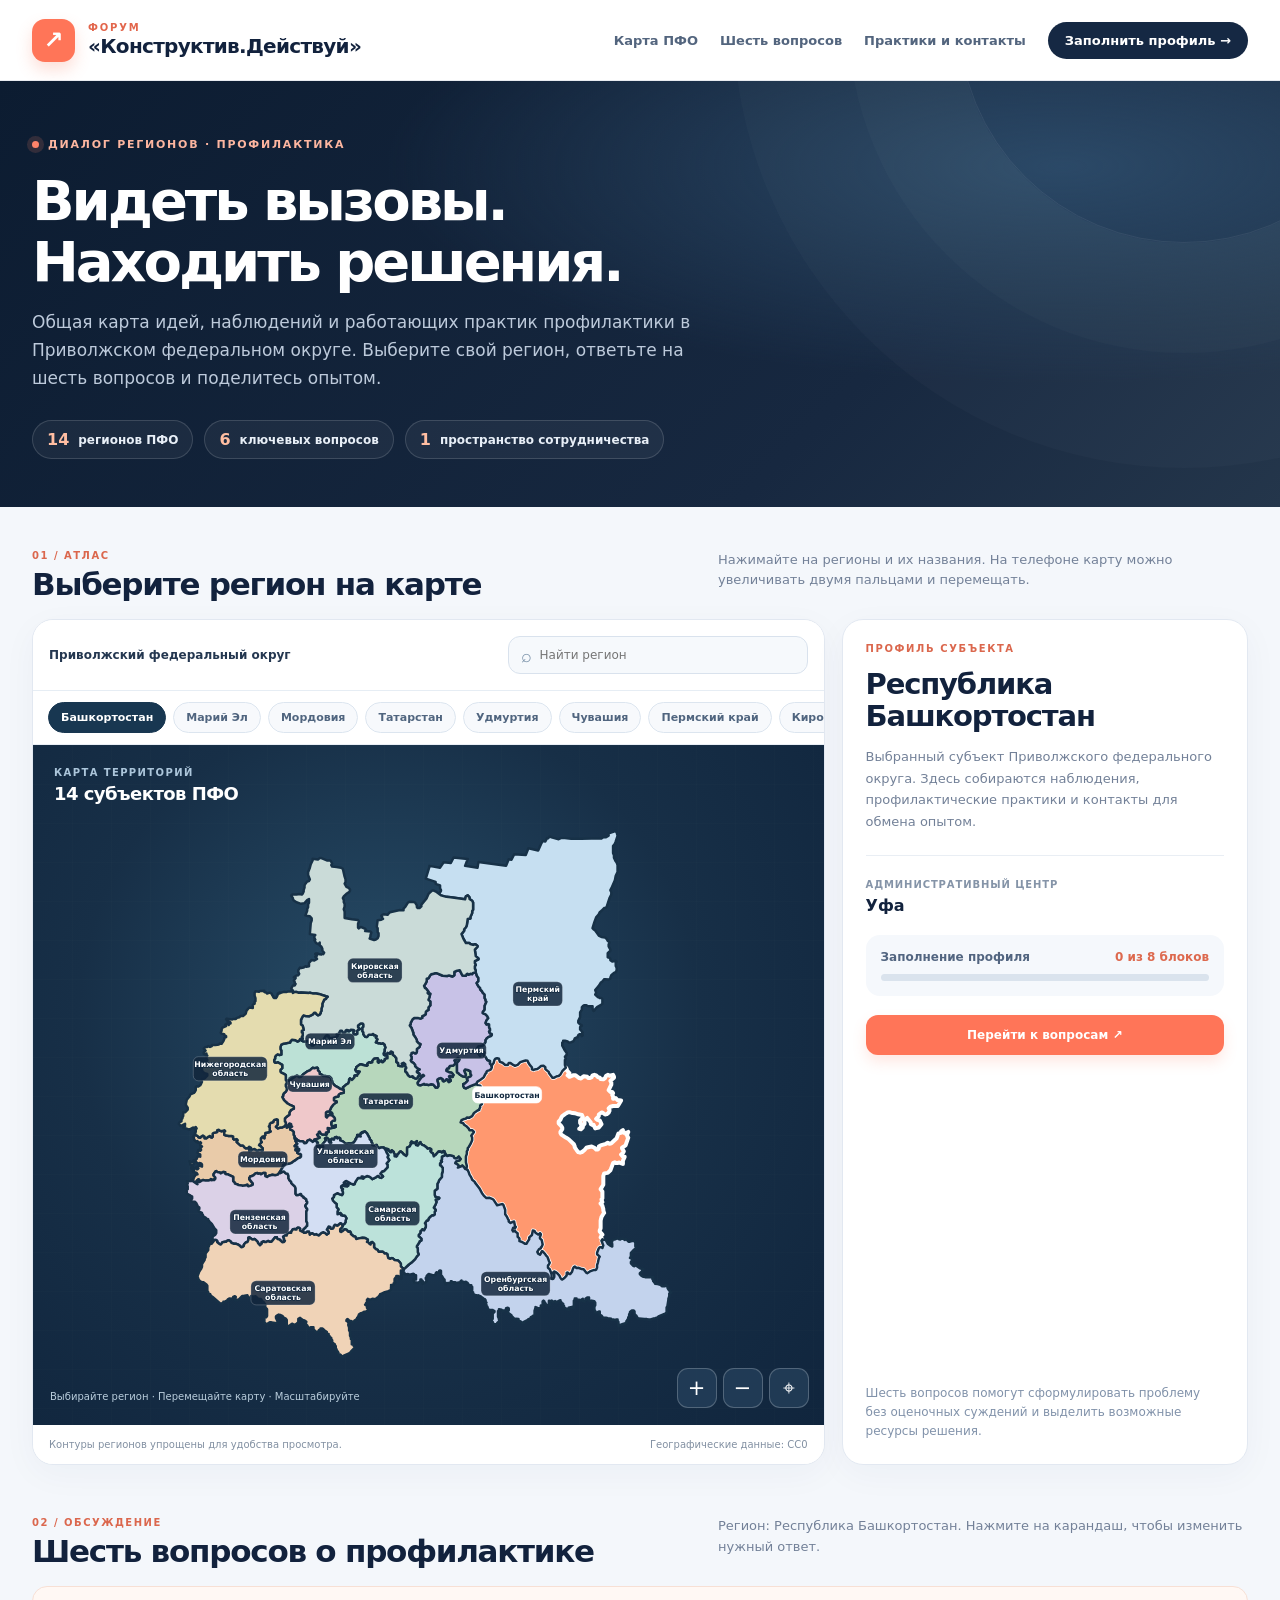
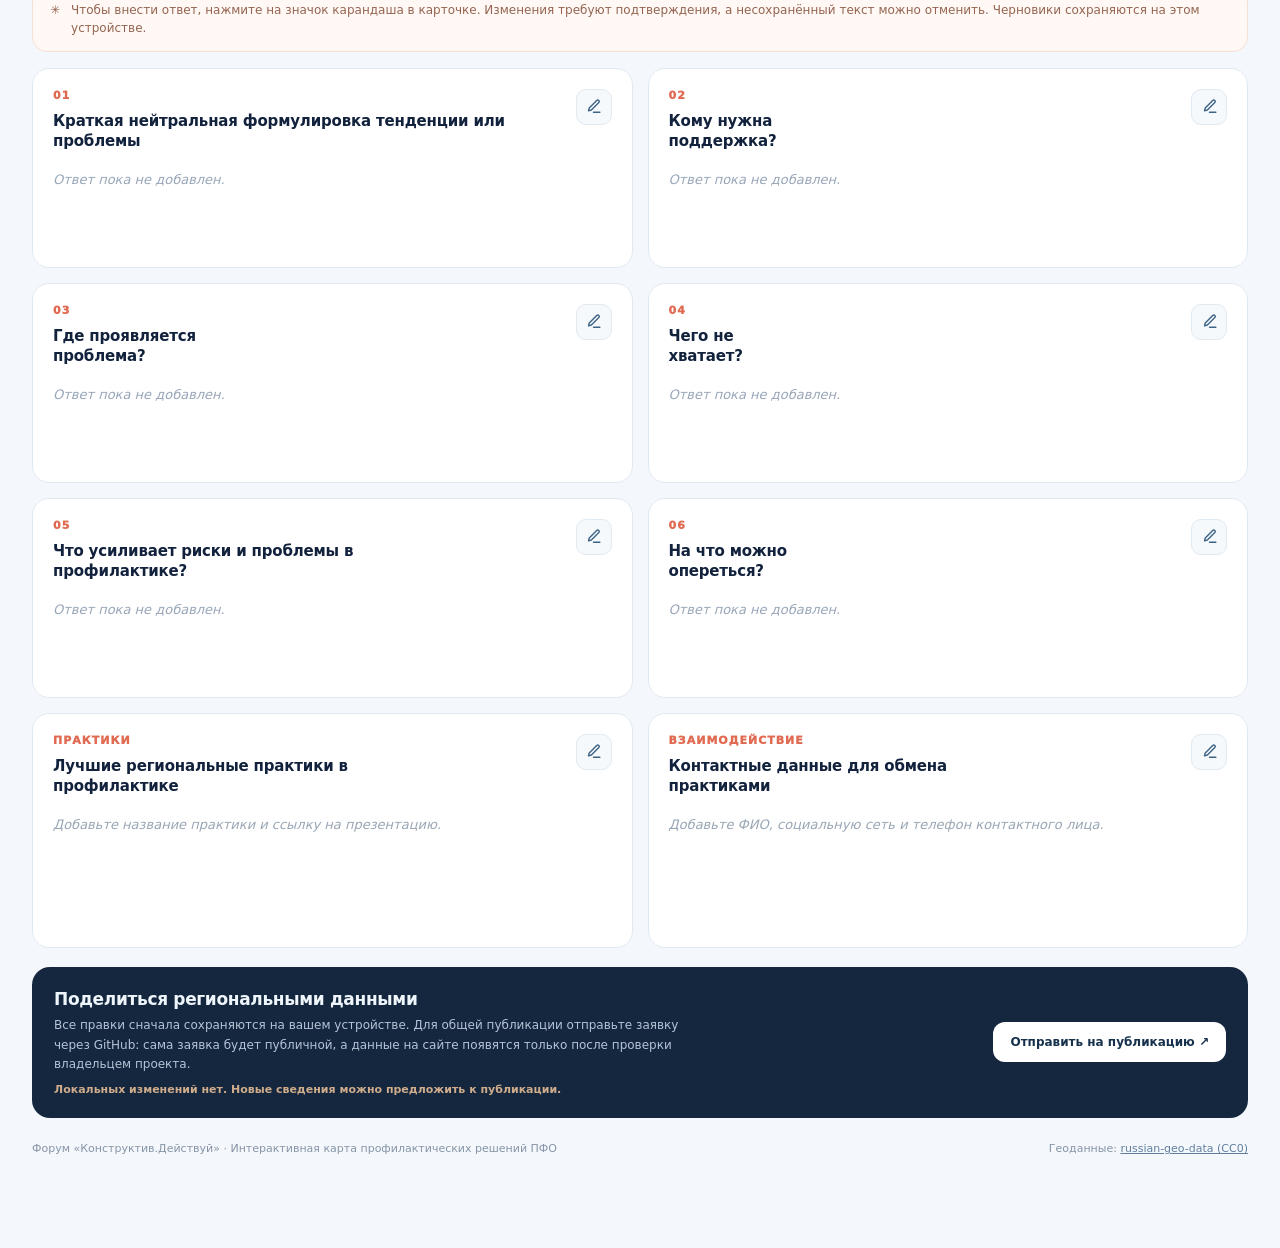
==== commit c6c9c8da: "Clarify privacy and moderation of publicly submitted contact details" ====
--- a/index.html
+++ b/index.html
@@ -63,7 +63,7 @@
   <div id="answer-cards" class="answers-grid"></div>
   <div class="extra-grid" id="practices"></div>
   <div class="publish-box">
-    <div><h3>Поделиться региональными данными</h3><p>Все правки сначала сохраняются в браузере. Чтобы они стали видны посетителям сайта, отправьте предложение через GitHub. Публикация происходит только после проверки владельцем проекта.</p><div class="local-state" id="draft-status" role="status">Выберите регион, чтобы начать.</div></div>
+    <div><h3>Поделиться региональными данными</h3><p>Все правки сначала сохраняются на вашем устройстве. Для общей публикации отправьте заявку через GitHub: сама заявка будет публичной, а данные на сайте появятся только после проверки владельцем проекта.</p><div class="local-state" id="draft-status" role="status">Выберите регион, чтобы начать.</div></div>
     <button class="action-strong" id="submit-proposal" type="button">Отправить на публикацию ↗</button>
   </div>
 </section>
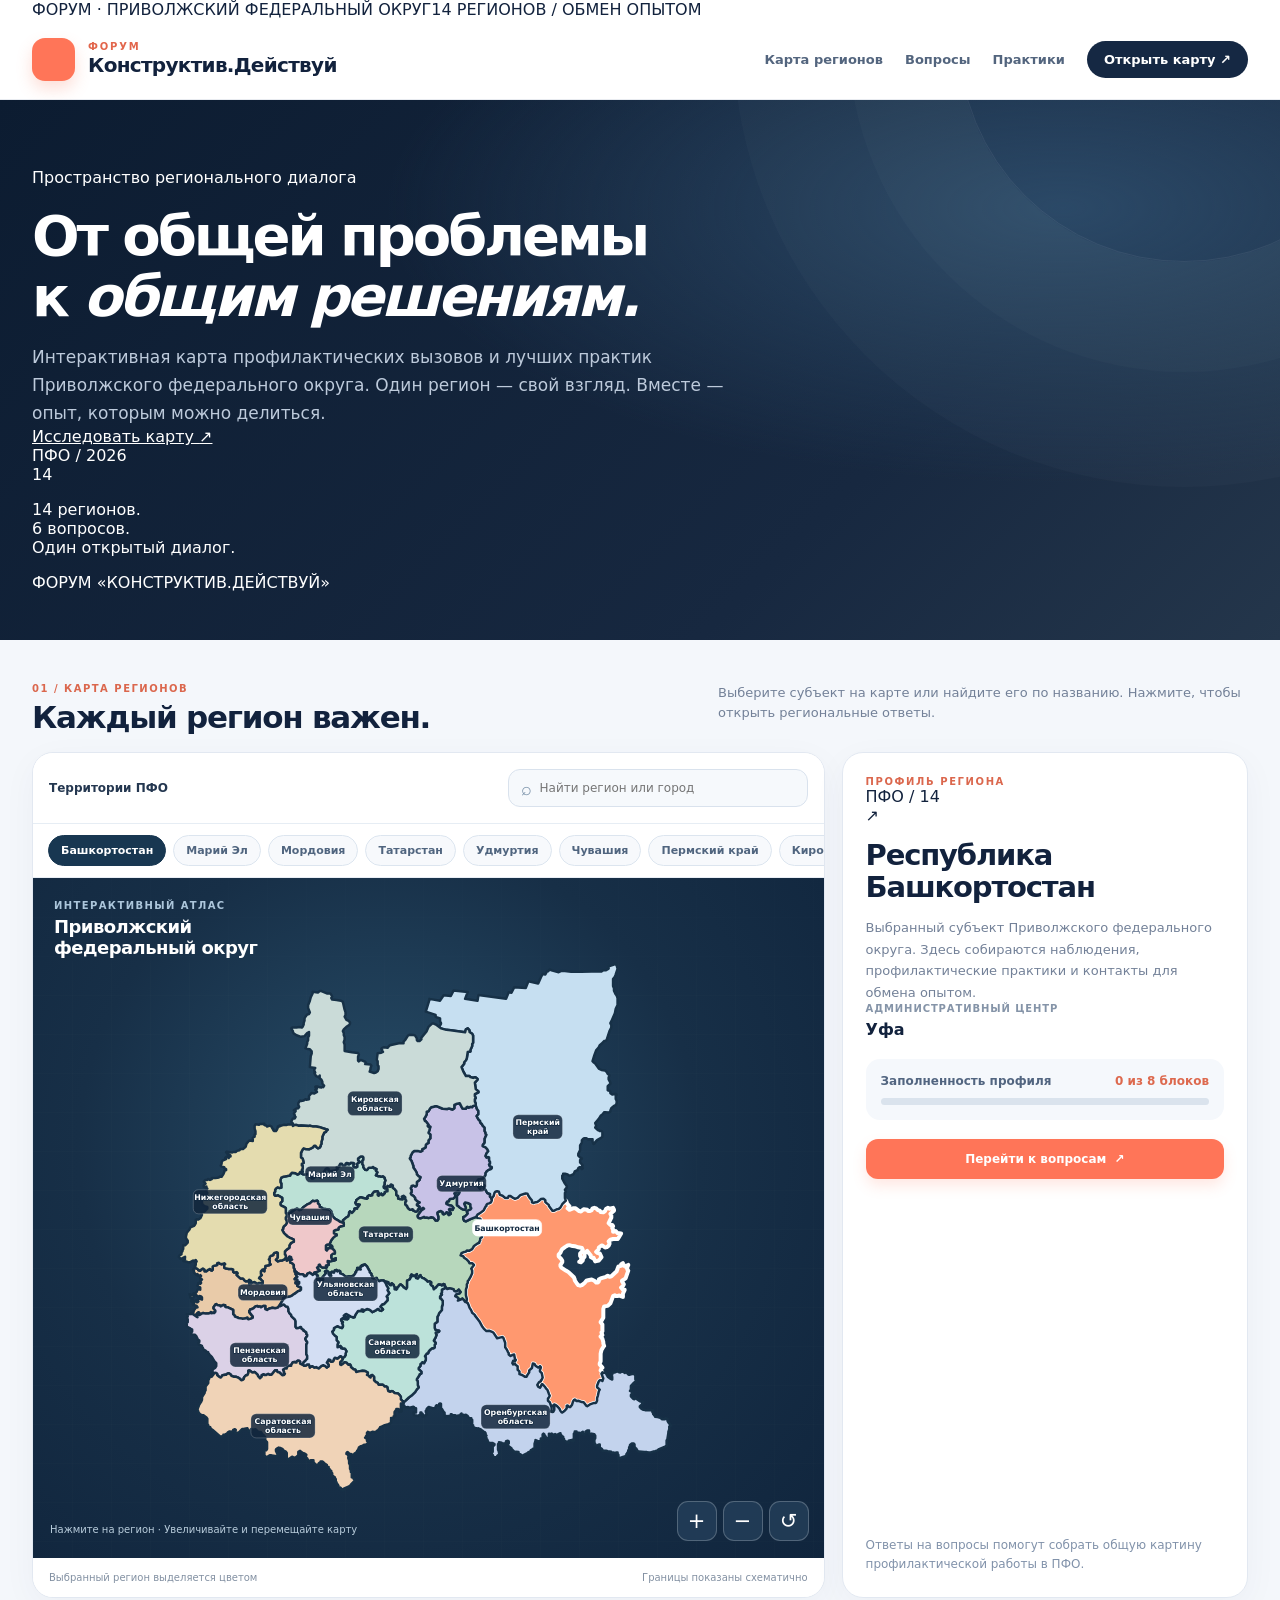
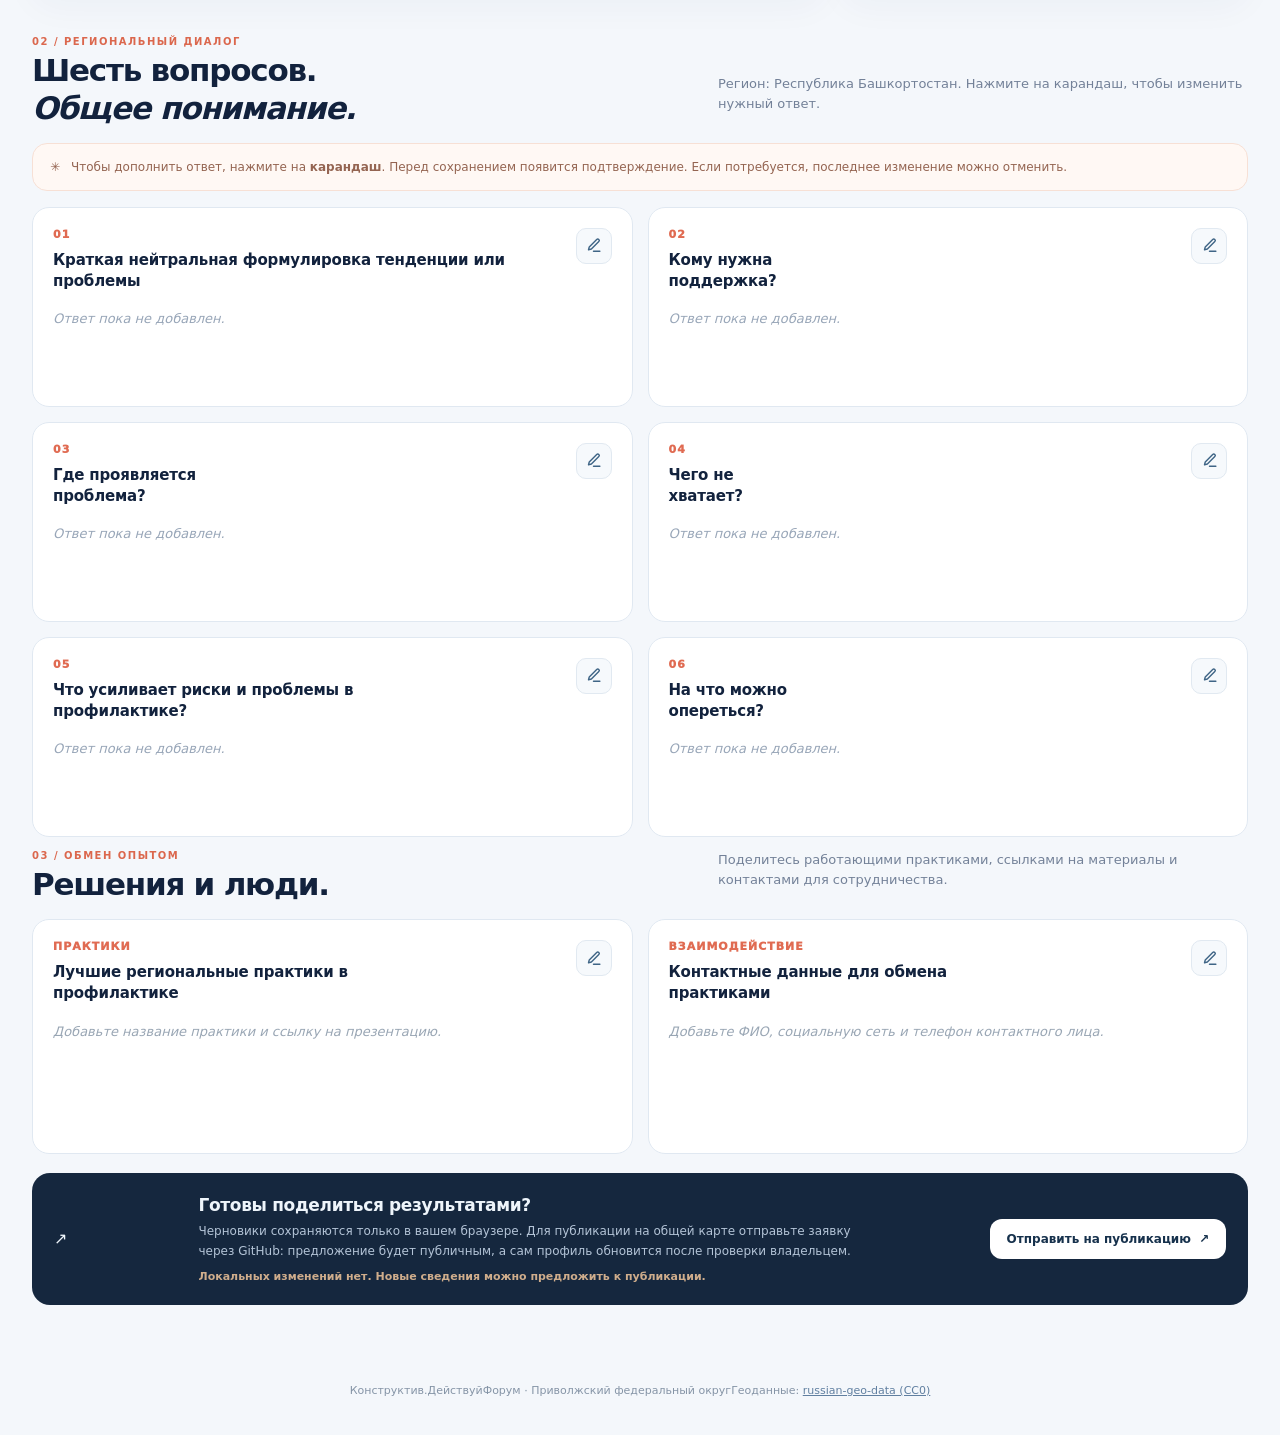
==== commit 57b2478e: "Refactor forum into premium editorial layout with integrated atlas and regional profiles" ====
--- a/index.html
+++ b/index.html
@@ -3,73 +3,108 @@
 <head>
 <meta charset="utf-8">
 <meta name="viewport" content="width=device-width,initial-scale=1,viewport-fit=cover">
-<meta name="theme-color" content="#101e33">
-<meta name="description" content="Форум «Конструктив.Действуй»: интерактивная карта профилактических решений для 14 регионов Приволжского федерального округа.">
-<title>Форум «Конструктив.Действуй» — карта региональных решений</title>
+<meta name="theme-color" content="#162d2b">
+<meta name="description" content="Форум «Конструктив.Действуй». Интерактивная карта профилактических практик и вызовов 14 регионов ПФО.">
+<title>Конструктив.Действуй — карта региональных решений</title>
 <link rel="stylesheet" href="./styles.css">
 </head>
-<body>
+<body id="top">
 <header class="site-head">
+  <div class="head-line"><div class="wrap head-line-inner"><span>ФОРУМ · ПРИВОЛЖСКИЙ ФЕДЕРАЛЬНЫЙ ОКРУГ</span><span>14 РЕГИОНОВ / ОБМЕН ОПЫТОМ</span></div></div>
   <div class="wrap head-row">
-    <a class="brand" href="#top" aria-label="Форум Конструктив.Действуй — на главную">
-      <span class="brand-mark" aria-hidden="true">↗</span>
-      <span class="brand-text"><span class="brand-kicker">Форум</span><span class="brand-name">«Конструктив.Действуй»</span></span>
+    <a class="brand" href="#top" aria-label="Конструктив.Действуй — в начало страницы">
+      <span class="brand-mark" aria-hidden="true"><span></span><span></span><span></span><span></span></span>
+      <span class="brand-text"><span class="brand-kicker">Форум</span><span class="brand-name">Конструктив<span class="brand-dot">.</span>Действуй</span></span>
     </a>
-    <nav class="head-nav" aria-label="Разделы сайта">
-      <a href="#atlas">Карта ПФО</a><a href="#questions">Шесть вопросов</a><a href="#practices">Практики и контакты</a><a href="#questions" class="nav-cta">Заполнить профиль →</a>
+    <nav class="head-nav" aria-label="Навигация">
+      <a href="#atlas">Карта регионов</a><a href="#questions">Вопросы</a><a href="#practices">Практики</a>
+      <a class="nav-cta" href="#atlas">Открыть карту <span aria-hidden="true">↗</span></a>
     </nav>
   </div>
 </header>
-<section class="hero" id="top">
-  <div class="wrap hero-inner">
-    <div class="hero-kicker"><span class="pulse" aria-hidden="true"></span> Диалог регионов · Профилактика</div>
-    <h1>Видеть вызовы.<br>Находить решения.</h1>
-    <p class="hero-description">Общая карта идей, наблюдений и работающих практик профилактики в Приволжском федеральном округе. Выберите свой регион, ответьте на шесть вопросов и поделитесь опытом.</p>
-    <div class="stats"><span class="stat"><b>14</b> регионов ПФО</span><span class="stat"><b>6</b> ключевых вопросов</span><span class="stat"><b>1</b> пространство сотрудничества</span></div>
-  </div>
+<section class="hero">
+ <div class="wrap hero-content">
+   <div class="hero-main">
+     <p class="eyebrow"><span class="signal" aria-hidden="true"></span> Пространство регионального диалога</p>
+     <h1>От общей проблемы<br>к <em>общим решениям.</em></h1>
+     <p class="hero-description">Интерактивная карта профилактических вызовов и лучших практик Приволжского федерального округа. Один регион — свой взгляд. Вместе — опыт, которым можно делиться.</p>
+     <a class="hero-link" href="#atlas">Исследовать карту <span aria-hidden="true">↗</span></a>
+   </div>
+   <div class="hero-aside" aria-label="О проекте">
+     <span class="hero-aside-overline">ПФО / 2026</span>
+     <div class="hero-aside-graphic" aria-hidden="true"><span class="orbit orbit-one"></span><span class="orbit orbit-two"></span><span class="orbit orbit-three"></span><span class="orbit-center">14</span></div>
+     <p>14 регионов.<br>6 вопросов.<br>Один открытый диалог.</p>
+     <span class="hero-aside-under">ФОРУМ «КОНСТРУКТИВ.ДЕЙСТВУЙ»</span>
+   </div>
+ </div>
 </section>
 <main class="wrap content">
-<section id="atlas" aria-labelledby="map-section-title">
-  <div class="section-top"><div><div class="section-kicker">01 / Атлас</div><h2 class="section-title" id="map-section-title">Выберите регион на карте</h2></div><p class="section-subtitle">Нажимайте на регионы и их названия. На телефоне карту можно увеличивать двумя пальцами и перемещать.</p></div>
-  <div class="atlas">
-    <div class="surface map-card">
-      <div class="toolbar"><span class="toolbar-label">Приволжский федеральный округ</span><label class="searchbox"><span class="search-icon" aria-hidden="true">⌕</span><input type="search" id="region-search" placeholder="Найти регион" autocomplete="off" aria-label="Найти регион"></label></div>
-      <div class="pill-list" id="region-chips" aria-label="Список регионов ПФО"></div>
-      <div class="map-frame" id="map-frame">
-        <div class="map-watermark">Карта территорий<strong>14 субъектов ПФО</strong></div>
-        <div class="map-stage" id="map-stage"><svg id="map" viewBox="0 0 850 895" role="group" aria-label="Интерактивная карта ПФО, выбор субъекта Российской Федерации"><g id="map-geo"></g></svg></div>
-        <div class="map-tooltip" id="map-tooltip" aria-hidden="true"></div>
-        <div class="map-ctrl"><button id="zoom-in" title="Приблизить" aria-label="Приблизить карту">+</button><button id="zoom-out" title="Отдалить" aria-label="Отдалить карту">−</button><button id="zoom-reset" title="Сбросить масштаб" aria-label="Сбросить масштаб">⌖</button></div>
-        <span class="map-help">Выбирайте регион · Перемещайте карту · Масштабируйте</span>
-      </div>
-      <div class="map-note"><span>Контуры регионов упрощены для удобства просмотра.</span><span>Географические данные: CC0</span></div>
+<section id="atlas" class="atlas-section" aria-labelledby="map-section-title">
+ <div class="section-top">
+   <div class="section-heading"><div class="section-kicker"><span class="section-index">01</span> / КАРТА РЕГИОНОВ</div><h2 class="section-title" id="map-section-title">Каждый регион важен.</h2></div>
+   <p class="section-subtitle">Выберите субъект на карте или найдите его по названию. Нажмите, чтобы открыть региональные ответы.</p>
+ </div>
+ <div class="atlas">
+  <section class="surface map-card" aria-label="Интерактивная карта регионов ПФО">
+   <div class="toolbar"><span class="toolbar-label"><span class="tiny-square" aria-hidden="true"></span> Территории ПФО</span><label class="searchbox"><span class="search-icon" aria-hidden="true">⌕</span><input id="region-search" type="search" placeholder="Найти регион или город" autocomplete="off" aria-label="Найти регион"></label></div>
+   <div class="pill-list" id="region-chips" aria-label="Выбор региона"></div>
+   <div class="map-frame" id="map-frame">
+     <div class="map-watermark"><span>ИНТЕРАКТИВНЫЙ АТЛАС</span><strong>Приволжский<br>федеральный округ</strong></div>
+     <div class="map-stage" id="map-stage"><svg id="map" viewBox="0 0 850 895" role="group" aria-label="Карта 14 регионов Приволжского федерального округа"><g id="map-geo"></g></svg></div>
+     <div class="map-tooltip" id="map-tooltip" aria-hidden="true"></div>
+     <div class="map-ctrl" aria-label="Масштаб карты">
+       <button id="zoom-in" aria-label="Приблизить карту" title="Приблизить">+</button>
+       <button id="zoom-out" aria-label="Отдалить карту" title="Отдалить">−</button>
+       <button id="zoom-reset" aria-label="Сбросить масштаб" title="Сбросить масштаб">↺</button>
+     </div>
+     <div class="map-help"><span class="map-help-dot" aria-hidden="true"></span> Нажмите на регион · Увеличивайте и перемещайте карту</div>
+   </div>
+   <div class="map-note"><span><span class="key-circle"></span> Выбранный регион выделяется цветом</span><span>Границы показаны схематично</span></div>
+  </section>
+  <aside class="surface intro-card" aria-label="Выбранный регион">
+    <div class="intro-top"><div class="card-kicker">ПРОФИЛЬ РЕГИОНА</div><span class="region-number">ПФО / 14</span></div>
+    <div class="intro-body">
+      <div class="intro-symbol" aria-hidden="true">↗</div>
+      <h3 id="chosen-name">Выберите регион</h3>
+      <p class="intro-paragraph" id="chosen-description">Нажмите на область карты, чтобы открыть информацию о регионе и дополнить её.</p>
+      <div class="meta-group"><div class="meta-label">Административный центр</div><p class="meta-value" id="chosen-capital">—</p></div>
+      <div class="completion"><div class="completion-head"><span>Заполненность профиля</span><b id="completion-text">0 из 8 блоков</b></div><div class="progress"><span id="completion-bar"></span></div></div>
     </div>
-    <aside class="surface intro-card" aria-label="Выбранный регион">
-      <div class="card-kicker">Профиль субъекта</div>
-      <h3 id="chosen-name">Выберите регион</h3>
-      <p class="intro-paragraph" id="chosen-description">После выбора можно изучить ответы региона, дополнить профилактические практики и оставить контакты для взаимодействия.</p>
-      <div class="hairline"></div>
-      <div class="meta-label">Административный центр</div>
-      <p class="meta-value" id="chosen-capital">—</p>
-      <div class="completion"><div class="completion-head"><span>Заполнение профиля</span><b id="completion-text">0 из 8 блоков</b></div><div class="progress"><span id="completion-bar"></span></div></div>
-      <a class="action-strong" href="#questions" id="go-to-form">Перейти к вопросам ↗</a>
-      <div class="tip-card" id="intro-tip">Шесть вопросов помогут сформулировать проблему без оценочных суждений и выделить возможные ресурсы решения.</div>
-    </aside>
-  </div>
+    <a class="action-strong" href="#questions" id="go-to-form">Перейти к вопросам <span aria-hidden="true">↗</span></a>
+    <div class="tip-card" id="intro-tip">Ответы на вопросы помогут собрать общую картину профилактической работы в ПФО.</div>
+  </aside>
+ </div>
 </section>
 <section class="form-section" id="questions" aria-labelledby="questions-title">
-  <div class="section-top"><div><div class="section-kicker">02 / Обсуждение</div><h2 class="section-title" id="questions-title">Шесть вопросов о профилактике</h2></div><p class="section-subtitle" id="editing-region-label">Сначала выберите субъект на карте.</p></div>
-  <div class="section-notice"><span aria-hidden="true">✳</span><span>Чтобы внести ответ, нажмите на значок карандаша в карточке. Изменения требуют подтверждения, а несохранённый текст можно отменить. Черновики сохраняются на этом устройстве.</span></div>
-  <div id="answer-cards" class="answers-grid"></div>
-  <div class="extra-grid" id="practices"></div>
-  <div class="publish-box">
-    <div><h3>Поделиться региональными данными</h3><p>Все правки сначала сохраняются на вашем устройстве. Для общей публикации отправьте заявку через GitHub: сама заявка будет публичной, а данные на сайте появятся только после проверки владельцем проекта.</p><div class="local-state" id="draft-status" role="status">Выберите регион, чтобы начать.</div></div>
-    <button class="action-strong" id="submit-proposal" type="button">Отправить на публикацию ↗</button>
-  </div>
+ <div class="section-top questions-top">
+   <div class="section-heading"><div class="section-kicker"><span class="section-index">02</span> / РЕГИОНАЛЬНЫЙ ДИАЛОГ</div><h2 class="section-title" id="questions-title">Шесть вопросов.<br><em>Общее понимание.</em></h2></div>
+   <p class="section-subtitle" id="editing-region-label">Выберите субъект на карте, чтобы заполнить его профиль.</p>
+ </div>
+ <div class="section-notice" role="note">
+   <span class="notice-icon" aria-hidden="true">✳</span>
+   <span>Чтобы дополнить ответ, нажмите на <b>карандаш</b>. Перед сохранением появится подтверждение. Если потребуется, последнее изменение можно отменить.</span>
+ </div>
+ <div id="answer-cards" class="answers-grid" aria-label="Шесть ключевых вопросов"></div>
 </section>
-<footer class="footer"><span>Форум «Конструктив.Действуй» · Интерактивная карта профилактических решений ПФО</span><span>Геоданные: <a href="https://github.com/antibioticbook/russian-geo-data" target="_blank" rel="noopener noreferrer">russian-geo-data (CC0)</a></span></footer>
+<section class="practices-section" aria-labelledby="practices-title">
+ <div class="section-top">
+   <div class="section-heading"><div class="section-kicker"><span class="section-index">03</span> / ОБМЕН ОПЫТОМ</div><h2 class="section-title" id="practices-title">Решения и люди.</h2></div>
+   <p class="section-subtitle">Поделитесь работающими практиками, ссылками на материалы и контактами для сотрудничества.</p>
+ </div>
+ <div class="extra-grid" id="practices" aria-label="Практики и контакты"></div>
+ <div class="publish-box">
+   <div class="publish-mark" aria-hidden="true">↗</div>
+   <div class="publish-main">
+     <h3>Готовы поделиться результатами?</h3>
+     <p>Черновики сохраняются только в вашем браузере. Для публикации на общей карте отправьте заявку через GitHub: предложение будет публичным, а сам профиль обновится после проверки владельцем.</p>
+     <div class="local-state" id="draft-status" role="status">Выберите регион, чтобы начать.</div>
+   </div>
+   <button class="action-strong" id="submit-proposal" type="button">Отправить на публикацию <span aria-hidden="true">↗</span></button>
+ </div>
+</section>
 </main>
+<footer class="footer"><div class="wrap footer-inner"><span class="footer-brand">Конструктив<span>.</span>Действуй</span><span>Форум · Приволжский федеральный округ</span><span>Геоданные: <a href="https://github.com/antibioticbook/russian-geo-data" rel="noopener noreferrer" target="_blank">russian-geo-data (CC0)</a></span></div></footer>
 <div class="toast" id="toast" role="status" aria-live="polite"></div>
-<noscript><p style="padding:30px">Для просмотра интерактивной карты включите JavaScript в браузере.</p></noscript>
+<noscript><p class="wrap">Для работы интерактивной карты требуется JavaScript.</p></noscript>
 <script src="./map-data.js"></script><script src="./regions.js"></script><script src="./content-data.js"></script><script src="./site.js"></script>
 </body></html>
